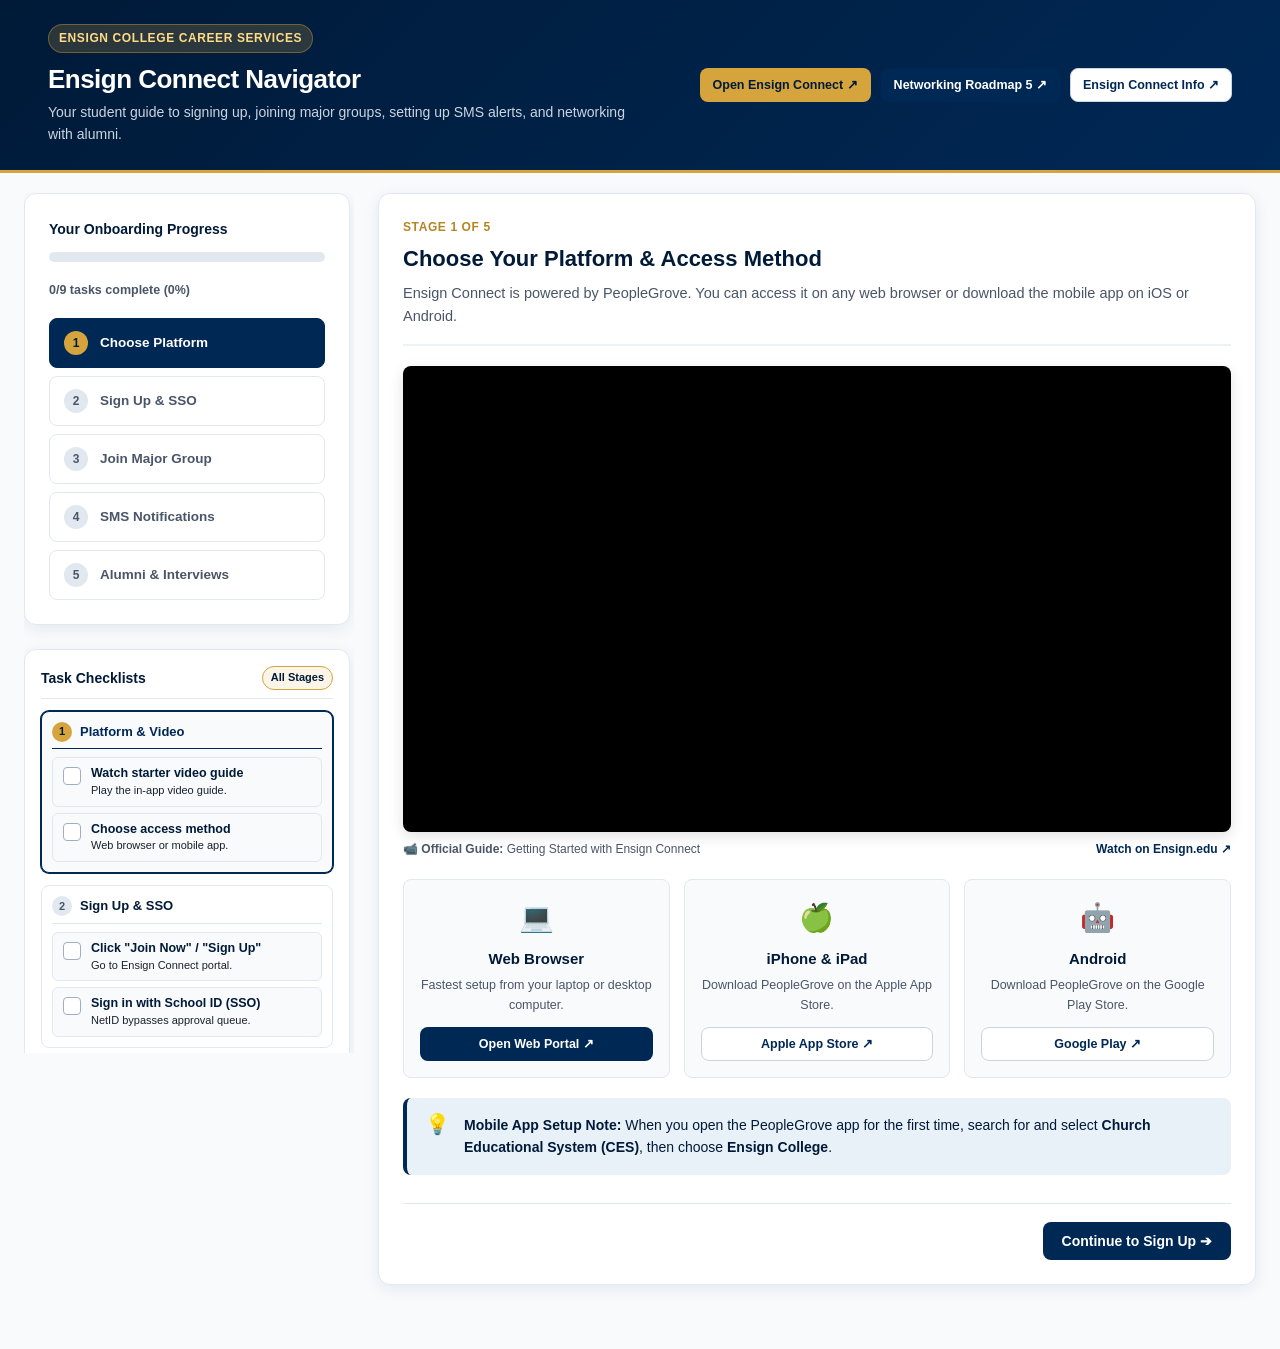
==== public/index.html @ eceb2153 "Update title to Ensign Connect Navigator v1.0" ====
<!DOCTYPE html>
<html lang="en">
<head>
  <meta charset="UTF-8">
  <meta name="viewport" content="width=device-width, initial-scale=1.0">
  <title>Ensign Connect Navigator v1.0 — Ensign College Career Services</title>
  <meta name="description" content="Step-by-step onboarding guide for Ensign College students to sign up for Ensign Connect, join major groups, enable SMS alerts, and connect with alumni.">
  <link rel="stylesheet" href="styles.css">

  <!-- Vercel Web Analytics -->
  <script>
    window.va = window.va || function () { (window.vaq = window.vaq || []).push(arguments); };
  </script>
  <script defer src="/_vercel/insights/script.js"></script>
  <!-- Vercel Speed Insights -->
  <script>
    window.si = window.si || function () { (window.siq = window.siq || []).push(arguments); };
  </script>
  <script defer src="/_vercel/speed-insights/script.js"></script>
</head>
<body>

  <!-- Header -->
  <header class="header">
    <div class="header-container">
      <div>
        <span class="brand-badge">Ensign College Career Services</span>
        <h1 class="header-title">Ensign Connect Navigator</h1>
        <p class="header-subtitle">Your student guide to signing up, joining major groups, setting up SMS alerts, and networking with alumni.</p>
      </div>
      <div class="header-actions">
        <a href="https://ces.peoplegrove.com/hub/ces/organizations/ensign-connect" target="_blank" rel="noopener noreferrer" class="btn btn-accent btn-sm">
          Open Ensign Connect ↗
        </a>
        <a href="https://connect.byu.edu/hub/ces/pathways/roadmap-5-networking-job-search-r5-copy-kO5LvQ4GdV/steps/0" target="_blank" rel="noopener noreferrer" class="btn btn-primary btn-sm">
          Networking Roadmap 5 ↗
        </a>
        <a href="https://www.ensign.edu/ensign-connect-app" target="_blank" rel="noopener noreferrer" class="btn btn-outline btn-sm">
          Ensign Connect Info ↗
        </a>
      </div>
    </div>
  </header>

  <!-- Main Layout -->
  <div class="main-content">

    <!-- Sidebar -->
    <aside class="sidebar">
      <div class="card">
        <div class="progress-header">
          <strong style="font-size: 14px; color: var(--navy-900);">Your Onboarding Progress</strong>
        </div>
        <div class="progress-bar-bg">
          <div id="progress-fill" class="progress-bar-fill"></div>
        </div>
        <p id="progress-count" style="font-size: 12.5px; color: var(--gray-700); margin-bottom: 18px; font-weight: 600;">
          0/14 steps complete (0%)
        </p>

        <nav class="nav-steps" aria-label="Onboarding Steps">
          <button id="nav-step-0" class="nav-step-btn active" type="button">
            <span class="step-num">1</span>
            <span>Choose Platform</span>
          </button>
          <button id="nav-step-1" class="nav-step-btn" type="button">
            <span class="step-num">2</span>
            <span>Sign Up &amp; SSO</span>
          </button>
          <button id="nav-step-2" class="nav-step-btn" type="button">
            <span class="step-num">3</span>
            <span>Join Major Group</span>
          </button>
          <button id="nav-step-3" class="nav-step-btn" type="button">
            <span class="step-num">4</span>
            <span>SMS Notifications</span>
          </button>
          <button id="nav-step-4" class="nav-step-btn" type="button">
            <span class="step-num">5</span>
            <span>Alumni &amp; Interviews</span>
          </button>
        </nav>
      </div>

      <!-- Checklists: Always Displayed on the Left -->
      <div class="card" style="padding: 16px;">
        <div style="display: flex; justify-content: space-between; align-items: center; margin-bottom: 12px; border-bottom: 1px solid var(--gray-200); padding-bottom: 8px;">
          <strong style="font-size: 14px; color: var(--navy-900);">Task Checklists</strong>
          <span style="font-size: 11px; font-weight: 700; color: var(--navy-900); background: var(--gold-100); border: 1px solid var(--gold-500); padding: 2px 8px; border-radius: 999px;">All Stages</span>
        </div>

        <div class="sidebar-checklists-wrapper">
          <!-- Step 1 Group -->
          <div class="sidebar-step-group active" id="step-group-0">
            <div class="sidebar-step-group-header" onclick="goToStep(0)">
              <span class="sidebar-step-badge">1</span>
              <span>Platform &amp; Video</span>
            </div>
            <div id="checklist-step-0" class="checklist sidebar-checklist"></div>
          </div>

          <!-- Step 2 Group -->
          <div class="sidebar-step-group" id="step-group-1">
            <div class="sidebar-step-group-header" onclick="goToStep(1)">
              <span class="sidebar-step-badge">2</span>
              <span>Sign Up &amp; SSO</span>
            </div>
            <div id="checklist-step-1" class="checklist sidebar-checklist"></div>
          </div>

          <!-- Step 3 Group -->
          <div class="sidebar-step-group" id="step-group-2">
            <div class="sidebar-step-group-header" onclick="goToStep(2)">
              <span class="sidebar-step-badge">3</span>
              <span>Join Major Group</span>
            </div>
            <div id="checklist-step-2" class="checklist sidebar-checklist"></div>
          </div>

          <!-- Step 4 Group -->
          <div class="sidebar-step-group" id="step-group-3">
            <div class="sidebar-step-group-header" onclick="goToStep(3)">
              <span class="sidebar-step-badge">4</span>
              <span>SMS Alerts</span>
            </div>
            <div id="checklist-step-3" class="checklist sidebar-checklist"></div>
          </div>

          <!-- Step 5 Group -->
          <div class="sidebar-step-group" id="step-group-4">
            <div class="sidebar-step-group-header" onclick="goToStep(4)">
              <span class="sidebar-step-badge">5</span>
              <span>Alumni &amp; Outreach</span>
            </div>
            <div id="checklist-step-4" class="checklist sidebar-checklist"></div>
          </div>
        </div>
      </div>

      <!-- Quick Resources Widget -->
      <div class="card" style="padding: 18px;">
        <strong style="font-size: 13.5px; color: var(--navy-900); display: block; margin-bottom: 10px;">Quick Resources</strong>
        <div style="display: flex; flex-direction: column; gap: 8px; font-size: 13px;">
          <a href="https://ces.peoplegrove.com/hub/ces/groups?organization=19963" target="_blank" rel="noopener noreferrer" style="color: var(--navy-800); text-decoration: none; font-weight: 600;">
            📁 Ensign Major Groups ↗
          </a>
          <a href="https://ces.peoplegrove.com/preferences/notifications" target="_blank" rel="noopener noreferrer" style="color: var(--navy-800); text-decoration: none; font-weight: 600;">
            🔔 Notification Preferences ↗
          </a>
          <a href="https://ces.peoplegrove.com/hub/ces/person" target="_blank" rel="noopener noreferrer" style="color: var(--navy-800); text-decoration: none; font-weight: 600;">
            👥 Alumni Directory ↗
          </a>
          <a href="https://connect.byu.edu/hub/ces/pathways/roadmap-5-networking-job-search-r5-copy-kO5LvQ4GdV/steps/0" target="_blank" rel="noopener noreferrer" style="color: var(--navy-800); text-decoration: none; font-weight: 600;">
            🗺️ Networking Roadmap 5 ↗
          </a>
          <a href="https://www.ensign.edu/CIS" target="_blank" rel="noopener noreferrer" style="color: var(--navy-800); text-decoration: none; font-weight: 600;">
            🎯 Career &amp; Internship Services ↗
          </a>
          <div style="margin-top: 6px; padding-top: 8px; border-top: 1px solid var(--gray-200); font-size: 11.5px; font-weight: 700; color: var(--gold-600); text-transform: uppercase;">Interview Tip Guides</div>
          <a href="https://lds-business-college.brightspotcdn.com/12/5b/6df443b6489d9c008cb497c2a95f/informational-interviews.pdf?openInDeviceBrowser=true" target="_blank" rel="noopener noreferrer" style="color: var(--navy-800); text-decoration: none; font-size: 12.5px;">
            📄 Informational Interviews Guide ↗
          </a>
          <a href="https://lds-business-college.brightspotcdn.com/f0/b5/f78938de4d26b0ba8cc704fb8727/knowyourprofessionalguide.pdf?openInDeviceBrowser=true" target="_blank" rel="noopener noreferrer" style="color: var(--navy-800); text-decoration: none; font-size: 12.5px;">
            📘 Know Your Professional Guide ↗
          </a>
          <a href="https://brightspotcdn.byu.edu/54/b6/2554ebb842fab54640a15ff0afb3/informational-interview.pdf?openInDeviceBrowser=true" target="_blank" rel="noopener noreferrer" style="color: var(--navy-800); text-decoration: none; font-size: 12.5px;">
            📑 BYU Interview Handout ↗
          </a>
        </div>
      </div>
    </aside>

    <!-- Main Step Views -->
    <main>

      <!-- STEP 1: Choose Platform -->
      <section id="step-0" class="step-section active card">
        <div class="step-header">
          <div class="step-kicker">Stage 1 of 5</div>
          <h2 class="step-title">Choose Your Platform &amp; Access Method</h2>
          <p class="step-description">
            Ensign Connect is powered by PeopleGrove. You can access it on any web browser or download the mobile app on iOS or Android.
          </p>
        </div>
        <!-- Embedded Video Player -->
        <div style="margin: 20px 0;">
          <div class="video-container" style="position: relative; padding-bottom: 56.25%; height: 0; overflow: hidden; border-radius: var(--radius-sm); box-shadow: 0 4px 14px rgba(0,0,0,0.12); background: #000;">
            <iframe src="https://players.brightcove.net/1699278547001/fSxeykeCHG_default/index.html?videoId=6398251412112"
              allowfullscreen
              allow="encrypted-media"
              style="position: absolute; top: 0; left: 0; width: 100%; height: 100%; border: 0;"
              title="Getting Started with Ensign Connect Video Guide"></iframe>
          </div>
          <div style="font-size: 12px; color: var(--gray-700); margin-top: 8px; display: flex; justify-content: space-between; align-items: center;">
            <span>📹 <strong>Official Guide:</strong> Getting Started with Ensign Connect</span>
            <a href="https://www.ensign.edu/ensign-connect-app" target="_blank" rel="noopener noreferrer" style="color: var(--navy-800); font-weight: 600; text-decoration: none;">Watch on Ensign.edu ↗</a>
          </div>
        </div>

        <div style="display: grid; grid-template-columns: repeat(auto-fit, minmax(220px, 1fr)); gap: 14px; margin-bottom: 20px;">
          <div style="border: 1px solid var(--gray-200); border-radius: var(--radius-sm); padding: 16px; text-align: center; background: var(--gray-50);">
            <div style="font-size: 28px; margin-bottom: 6px;">💻</div>
            <strong style="display: block; font-size: 15px; margin-bottom: 4px; color: var(--navy-900);">Web Browser</strong>
            <p style="font-size: 12.5px; color: var(--gray-700); margin-bottom: 12px;">Fastest setup from your laptop or desktop computer.</p>
            <a href="https://ces.peoplegrove.com/hub/ces/organizations/ensign-connect" target="_blank" rel="noopener noreferrer" class="btn btn-primary btn-sm" style="width: 100%;">
              Open Web Portal ↗
            </a>
          </div>

          <div style="border: 1px solid var(--gray-200); border-radius: var(--radius-sm); padding: 16px; text-align: center; background: var(--gray-50);">
            <div style="font-size: 28px; margin-bottom: 6px;">🍏</div>
            <strong style="display: block; font-size: 15px; margin-bottom: 4px; color: var(--navy-900);">iPhone &amp; iPad</strong>
            <p style="font-size: 12.5px; color: var(--gray-700); margin-bottom: 12px;">Download PeopleGrove on the Apple App Store.</p>
            <a href="https://apps.apple.com/us/app/peoplegrove/id6737795408" target="_blank" rel="noopener noreferrer" class="btn btn-outline btn-sm" style="width: 100%;">
              Apple App Store ↗
            </a>
          </div>

          <div style="border: 1px solid var(--gray-200); border-radius: var(--radius-sm); padding: 16px; text-align: center; background: var(--gray-50);">
            <div style="font-size: 28px; margin-bottom: 6px;">🤖</div>
            <strong style="display: block; font-size: 15px; margin-bottom: 4px; color: var(--navy-900);">Android</strong>
            <p style="font-size: 12.5px; color: var(--gray-700); margin-bottom: 12px;">Download PeopleGrove on the Google Play Store.</p>
            <a href="https://play.google.com/store/apps/details?id=com.peoplegrove.mobile&hl=en" target="_blank" rel="noopener noreferrer" class="btn btn-outline btn-sm" style="width: 100%;">
              Google Play ↗
            </a>
          </div>
        </div>

        <div class="callout callout-info">
          <div class="callout-icon">💡</div>
          <div>
            <strong>Mobile App Setup Note:</strong> When you open the PeopleGrove app for the first time, search for and select <strong>Church Educational System (CES)</strong>, then choose <strong>Ensign College</strong>.
          </div>
        </div>



        <div class="step-footer">
          <div></div>
          <button type="button" class="btn btn-primary" data-next-step>Continue to Sign Up ➔</button>
        </div>
      </section>

      <!-- STEP 2: Sign Up & SSO -->
      <section id="step-1" class="step-section card">
        <div class="step-header">
          <div class="step-kicker">Stage 2 of 5</div>
          <h2 class="step-title">Sign Up &amp; SSO Authentication</h2>
          <p class="step-description">
            Complete your registration using your official Ensign College account.
          </p>
        </div>

        <div class="callout callout-warning">
          <div class="callout-icon">⚡</div>
          <div>
            <strong>Important Recommendation:</strong> Always select <strong>"Sign in with school ID"</strong>! Continuing with CES SSO (Single Sign-On with your NetID) automatically verifies your active student enrollment and <strong>bypasses the manual approval queue</strong>.
          </div>
        </div>

        <div style="background: var(--white); border: 1px solid var(--gray-200); border-radius: var(--radius-sm); padding: 18px; margin: 16px 0;">
          <h3 style="font-size: 16px; color: var(--navy-900); margin-bottom: 12px;">Sign-Up Flow Walkthrough</h3>
          <ol style="padding-left: 20px; display: flex; flex-direction: column; gap: 10px; font-size: 14px; color: var(--gray-700);">
            <li>Go to the <a href="https://ces.peoplegrove.com/hub/ces/organizations/ensign-connect" target="_blank" rel="noopener noreferrer" style="color: var(--navy-800); font-weight: 700;">Ensign Connect Portal</a>.</li>
            <li>Click the gold <strong>"Join Now"</strong> or <strong>"Sign Up"</strong> button in the welcome banner.</li>
            <li>Select <strong>"Sign in with school ID"</strong>.</li>
            <li>Log in using your Church Account / Ensign College NetID credentials when redirected to <code>alumni.ceslogin.org</code>.</li>
            <li>Confirm your profile details (your major, degree program, and anticipated graduation year).</li>
          </ol>
        </div>

        <div class="callout callout-info">
          <div class="callout-icon">ℹ️</div>
          <div>
            <strong>Signing up with LinkedIn or Email:</strong> If you sign up using LinkedIn or personal email instead of your school ID, your profile enters an administrative verification queue before you can access alumni and groups.
          </div>
        </div>



        <div class="step-footer">
          <button type="button" class="btn btn-outline" data-prev-step>⬅ Back</button>
          <button type="button" class="btn btn-primary" data-next-step>Continue to Major Groups ➔</button>
        </div>
      </section>

      <!-- STEP 3: Join Major Group -->
      <section id="step-2" class="step-section card">
        <div class="step-header">
          <div class="step-kicker">Stage 3 of 5 · Task 2 Step 2</div>
          <h2 class="step-title">Join Your Major Group</h2>
          <p class="step-description">
            Connecting to your major group lets you interact with peers, alumni in your specific field, and program faculty.
          </p>
        </div>

        <div class="callout callout-success">
          <div class="callout-icon">🎯</div>
          <div>
            <strong>ENS 101 Mentor Appointment Direction:</strong> Choose <em>Ensign College</em> under Schools, open <em>Groups</em>, and select the matching group for your degree program.
          </div>
        </div>

        <div style="background: var(--white); border: 1px solid var(--gray-200); border-radius: var(--radius-sm); padding: 18px; margin: 16px 0;">
          <h3 style="font-size: 16px; color: var(--navy-900); margin-bottom: 8px;">Key Controls to Look For</h3>
          <ul style="padding-left: 20px; display: flex; flex-direction: column; gap: 8px; font-size: 13.5px; color: var(--gray-700);">
            <li><strong>Green "Join" Button:</strong> Click this to officially enter the group for your degree program.</li>
            <li><strong>Blue "Members" Tab:</strong> View enrolled students, alumni mentors, and faculty members in your department.</li>
            <li><strong>Blue "Discussion" Tab:</strong> Post career questions, read job/internship leads, and engage with the community.</li>
          </ul>
        </div>

        <!-- Searchable Groups Directory -->
        <div style="margin: 22px 0;">
          <div style="display: flex; justify-content: space-between; align-items: center; flex-wrap: wrap; gap: 10px;">
            <h3 style="font-size: 16px; color: var(--navy-900);">Ensign College Major Groups Directory</h3>
            <a href="https://ces.peoplegrove.com/hub/ces/groups?organization=19963" target="_blank" rel="noopener noreferrer" class="btn btn-accent btn-sm">
              Browse All Groups on Ensign Connect ↗
            </a>
          </div>

          <div class="groups-filter">
            <input id="group-search-input" type="text" class="search-input" placeholder="Search major (e.g., Cybersecurity, Accounting, Software)..." aria-label="Search Ensign College major groups">
          </div>

          <div id="groups-grid" class="groups-grid">
            <!-- Dynamically populated from config -->
          </div>
        </div>



        <div class="step-footer">
          <button type="button" class="btn btn-outline" data-prev-step>⬅ Back</button>
          <button type="button" class="btn btn-primary" data-next-step>Continue to Notifications ➔</button>
        </div>
      </section>

      <!-- STEP 4: Configure SMS Notifications -->
      <section id="step-3" class="step-section card">
        <div class="step-header">
          <div class="step-kicker">Stage 4 of 5</div>
          <h2 class="step-title">Enable SMS &amp; Notification Preferences</h2>
          <p class="step-description">
            Never miss an alumni connection or mentor message by turning on SMS text alerts.
          </p>
        </div>

        <div class="callout callout-warning">
          <div class="callout-icon">📱</div>
          <div>
            <strong>Crucial Setting from Ensign College:</strong> Most alumni reply promptly via Ensign Connect messaging. If SMS notifications are disabled, student replies are often delayed by days or missed entirely!
          </div>
        </div>

        <div style="background: var(--white); border: 1px solid var(--gray-200); border-radius: var(--radius-sm); padding: 32px 20px; margin: 24px 0; text-align: center;">
          <p style="font-size: 15px; color: var(--gray-700); margin-bottom: 20px; max-width: 560px; margin-left: auto; margin-right: auto;">
            Ensign Connect opens directly to your Notification Preferences where you can enter your mobile phone number and toggle SMS text alerts on.
          </p>
          <a id="sms-pref-link" href="https://ces.peoplegrove.com/preferences/notifications" target="_blank" rel="noopener noreferrer" class="btn btn-accent" style="padding: 12px 26px; font-size: 15px; font-weight: 700;">
            Open My Notification Preferences ↗
          </a>
        </div>

        <div class="step-footer">
          <button type="button" class="btn btn-outline" data-prev-step>⬅ Back</button>
          <button type="button" class="btn btn-primary" data-next-step>Continue to Alumni &amp; Interviews ➔</button>
        </div>
      </section>

      <!-- STEP 5: Alumni & Informational Interviews -->
      <section id="step-4" class="step-section card">
        <div class="step-header">
          <div class="step-kicker">Stage 5 of 5 · Task 2 Step 2</div>
          <h2 class="step-title">Connect with Alumni &amp; Informational Interviews</h2>
          <p class="step-description">
            Explore the Ensign College alumni community, review informational interview questions, and draft your outreach message.
          </p>
        </div>

        <div class="callout callout-info">
          <div class="callout-icon">👥</div>
          <div>
            <strong>Exploring the Community:</strong> Head to the <a href="https://ces.peoplegrove.com/hub/ces/person" target="_blank" rel="noopener noreferrer" style="color: var(--navy-800); font-weight: 700;">Alumni &amp; Community Directory</a> to filter by industry, employer, degree, or graduation year.
          </div>
        </div>

        <!-- Recommended Roadmap 5 Box -->
        <div style="background: var(--gold-100); border: 1.5px solid var(--gold-500); border-radius: var(--radius-sm); padding: 18px 20px; margin: 18px 0; display: flex; justify-content: space-between; align-items: center; flex-wrap: wrap; gap: 14px;">
          <div>
            <div style="font-size: 11px; font-weight: 700; color: #7a5c00; text-transform: uppercase; letter-spacing: 0.05em; margin-bottom: 3px;">Essential PeopleGrove Module</div>
            <h3 style="font-size: 16px; color: var(--navy-900); margin: 0 0 4px 0;">Roadmap 5: Networking &amp; Job Search</h3>
            <p style="font-size: 13px; color: var(--gray-700); margin: 0; max-width: 650px;">
              Master informational interviews, outreach message etiquette, and professional networking strategies through the official CES Roadmap.
            </p>
          </div>
          <a href="https://connect.byu.edu/hub/ces/pathways/roadmap-5-networking-job-search-r5-copy-kO5LvQ4GdV/steps/0" target="_blank" rel="noopener noreferrer" class="btn btn-accent btn-sm" style="white-space: nowrap; font-weight: 700; padding: 9px 16px;">
            Open Roadmap 5 ↗
          </a>
        </div>

        <!-- Official Informational Interview Guides & Tip Handouts -->
        <div style="background: var(--white); border: 1px solid var(--gray-200); border-radius: var(--radius-sm); padding: 18px; margin: 16px 0;">
          <div style="display: flex; justify-content: space-between; align-items: center; flex-wrap: wrap; gap: 8px; margin-bottom: 12px;">
            <h3 style="font-size: 16px; color: var(--navy-900);">Official Informational Interview Tip Guides</h3>
            <span style="font-size: 11.5px; color: var(--gold-600); font-weight: 700; text-transform: uppercase;">Official PDF Guides</span>
          </div>
          <p style="font-size: 13px; color: var(--gray-700); margin-bottom: 12px;">
            Review these official handouts for interview questions, preparation checklists, and outreach tips:
          </p>
          <div style="display: grid; grid-template-columns: repeat(auto-fit, minmax(220px, 1fr)); gap: 12px;">
            <a href="https://lds-business-college.brightspotcdn.com/12/5b/6df443b6489d9c008cb497c2a95f/informational-interviews.pdf?openInDeviceBrowser=true" target="_blank" rel="noopener noreferrer" class="btn btn-outline btn-sm" style="text-align: left; justify-content: flex-start; padding: 10px 14px; font-weight: 600;">
              📄 Informational Interviews Guide ↗
            </a>
            <a href="https://lds-business-college.brightspotcdn.com/f0/b5/f78938de4d26b0ba8cc704fb8727/knowyourprofessionalguide.pdf?openInDeviceBrowser=true" target="_blank" rel="noopener noreferrer" class="btn btn-outline btn-sm" style="text-align: left; justify-content: flex-start; padding: 10px 14px; font-weight: 600;">
              📘 Know Your Professional Guide ↗
            </a>
            <a href="https://brightspotcdn.byu.edu/54/b6/2554ebb842fab54640a15ff0afb3/informational-interview.pdf?openInDeviceBrowser=true" target="_blank" rel="noopener noreferrer" class="btn btn-outline btn-sm" style="text-align: left; justify-content: flex-start; padding: 10px 14px; font-weight: 600;">
              📑 BYU Interview Handout ↗
            </a>
          </div>
        </div>

        <!-- Informational Interview Handout Reference -->
        <div style="background: var(--white); border: 1px solid var(--gray-200); border-radius: var(--radius-sm); padding: 18px; margin: 16px 0;">
          <h3 style="font-size: 16px; color: var(--navy-900); margin-bottom: 8px;">Core Informational Interview Questions (from ENS 101 Handout)</h3>
          <p style="font-size: 13px; color: var(--gray-700); margin-bottom: 12px;">Use these questions when conducting a 15-minute informational interview:</p>
          <ul style="padding-left: 20px; display: flex; flex-direction: column; gap: 8px; font-size: 13.5px; color: var(--gray-700);">
            <li>How did your coursework and certificates at Ensign College help you launch your career?</li>
            <li>What does a typical day look like in your current role?</li>
            <li>Which technical tools, skills, or certifications do you look for in entry-level candidates?</li>
            <li>What advice would you give to a current Ensign College student applying for their first internship?</li>
            <li>Who else or what professional groups would you recommend I connect with?</li>
          </ul>
        </div>

        <!-- Outreach Generator -->
        <div style="background: var(--gray-50); border: 1px solid var(--gray-300); border-radius: var(--radius-sm); padding: 20px; margin: 20px 0;">
          <h3 style="font-size: 16px; color: var(--navy-900); margin-bottom: 6px;">Outreach Message Generator</h3>
          <p style="font-size: 13px; color: var(--gray-700); margin-bottom: 16px;">
            Fill in your details to create a polite, professional connection request ready to send on Ensign Connect:
          </p>

          <form id="outreach-form">
            <div style="display: grid; grid-template-columns: repeat(auto-fit, minmax(220px, 1fr)); gap: 14px;">
              <div class="form-group">
                <label class="form-label" for="outreach-student-name">Your Name</label>
                <input id="outreach-student-name" type="text" class="form-control" placeholder="e.g. Maria Santos" required>
              </div>
              <div class="form-group">
                <label class="form-label" for="outreach-alum-name">Alumnus Name (Optional)</label>
                <input id="outreach-alum-name" type="text" class="form-control" placeholder="e.g. John Taylor">
              </div>
              <div class="form-group">
                <label class="form-label" for="outreach-major">Your Major</label>
                <input id="outreach-major" type="text" class="form-control" placeholder="e.g. Cybersecurity" required>
              </div>
              <div class="form-group">
                <label class="form-label" for="outreach-career">Career Role / Field of Interest</label>
                <input id="outreach-career" type="text" class="form-control" placeholder="e.g. Cloud Security Analyst" required>
              </div>
              <div class="form-group">
                <label class="form-label" for="outreach-tone">Message Style</label>
                <select id="outreach-tone" class="form-control">
                  <option value="standard">Standard (Respectful &amp; Thorough)</option>
                  <option value="focused">Focused (Quick 15-minute direct ask)</option>
                  <option value="casual">Casual (Friendly student-to-alum)</option>
                </select>
              </div>
            </div>

            <button type="submit" class="btn btn-primary" style="margin-top: 8px;">
              Generate Outreach Message ✍️
            </button>
          </form>

          <div id="outreach-box" style="display: none; margin-top: 18px;">
            <div style="display: flex; justify-content: space-between; align-items: center; margin-bottom: 8px;">
              <strong style="font-size: 13.5px; color: var(--navy-900);">Your Generated Message:</strong>
              <button id="copy-outreach-btn" type="button" class="btn btn-outline btn-sm">
                📋 Copy Message
              </button>
            </div>
            <div id="outreach-result" class="outreach-output"></div>
          </div>
        </div>



        <div class="step-footer">
          <button type="button" class="btn btn-outline" data-prev-step>⬅ Back</button>
          <a href="https://ces.peoplegrove.com/hub/ces/person" target="_blank" rel="noopener noreferrer" class="btn btn-success">
            Open Alumni Community &amp; Connect ↗
          </a>
        </div>
      </section>

    </main>
  </div>

  <!-- Toast Notification Container -->
  <div id="toast" class="toast"></div>

  <script src="app.js"></script>
</body>
</html>
---- public/styles.css ----
:root {
  --navy-900: #001a38;
  --navy-800: #002855;
  --navy-700: #0a3a70;
  --navy-100: #e8f0f8;
  --gold-500: #d6a43d;
  --gold-600: #b58525;
  --gold-100: #fbf5e8;
  --green-600: #007a3e;
  --green-500: #0e8c4c;
  --green-100: #e6f6ed;
  --gray-900: #1a202c;
  --gray-700: #4a5568;
  --gray-500: #718096;
  --gray-300: #cbd5e0;
  --gray-200: #e2e8f0;
  --gray-100: #edf2f7;
  --gray-50:  #f8fafc;
  --white:    #ffffff;
  --radius:   12px;
  --radius-sm: 8px;
  --shadow:   0 4px 16px rgba(0, 40, 85, 0.08);
  --shadow-lg: 0 8px 30px rgba(0, 40, 85, 0.12);
  --font-main: -apple-system, BlinkMacSystemFont, "Segoe UI", Roboto, Helvetica, Arial, sans-serif;
}

*, *::before, *::after {
  box-sizing: border-box;
  margin: 0;
  padding: 0;
}

body {
  font-family: var(--font-main);
  background-color: var(--gray-50);
  color: var(--gray-900);
  line-height: 1.6;
  -webkit-font-smoothing: antialiased;
}

/* Header */
.header {
  background: linear-gradient(135deg, var(--navy-900) 0%, var(--navy-800) 100%);
  color: var(--white);
  padding: 24px 20px;
  border-bottom: 3px solid var(--gold-500);
}

.header-container {
  width: 100%;
  max-width: 1560px;
  margin: 0 auto;
  padding: 0 16px;
  display: flex;
  flex-direction: column;
  gap: 14px;
}

@media (min-width: 768px) {
  .header-container {
    flex-direction: row;
    align-items: center;
    justify-content: space-between;
    padding: 0 28px;
  }
}

.brand-badge {
  display: inline-block;
  background-color: rgba(214, 164, 61, 0.2);
  color: #fedb88;
  font-size: 12px;
  font-weight: 700;
  text-transform: uppercase;
  letter-spacing: 0.05em;
  padding: 4px 10px;
  border-radius: 999px;
  border: 1px solid rgba(214, 164, 61, 0.4);
  margin-bottom: 6px;
}

.header-title {
  font-size: 26px;
  font-weight: 800;
  letter-spacing: -0.02em;
}

.header-subtitle {
  color: #cbd5e0;
  font-size: 14px;
  max-width: 600px;
}

.header-actions {
  display: flex;
  gap: 10px;
  flex-wrap: wrap;
}

/* Container - Responsive Full Width */
.main-content {
  width: 100%;
  max-width: 1560px;
  margin: 20px auto 40px auto;
  padding: 0 16px;
  display: grid;
  grid-template-columns: 1fr;
  gap: 20px;
}

@media (min-width: 992px) {
  .main-content {
    grid-template-columns: 330px 1fr;
    padding: 0 24px;
    gap: 24px;
    align-items: start;
  }
}

@media (min-width: 1300px) {
  .main-content {
    grid-template-columns: 360px 1fr;
    padding: 0 32px;
    gap: 28px;
  }
}

/* Card */
.card {
  background: var(--white);
  border-radius: var(--radius);
  border: 1px solid var(--gray-200);
  box-shadow: var(--shadow);
  padding: 24px;
  margin-bottom: 24px;
}

/* Sidebar Progress & Checklist */
.sidebar {
  position: sticky;
  top: 20px;
  max-height: calc(100vh - 40px);
  overflow-y: auto;
  padding-right: 4px;
}

/* Custom scrollbar for sidebar */
.sidebar::-webkit-scrollbar {
  width: 6px;
}
.sidebar::-webkit-scrollbar-track {
  background: transparent;
}
.sidebar::-webkit-scrollbar-thumb {
  background: var(--gray-300);
  border-radius: 999px;
}
.sidebar::-webkit-scrollbar-thumb:hover {
  background: var(--gray-400);
}

.progress-header {
  display: flex;
  justify-content: space-between;
  align-items: center;
  margin-bottom: 12px;
}

.progress-bar-bg {
  width: 100%;
  height: 10px;
  background-color: var(--gray-200);
  border-radius: 999px;
  overflow: hidden;
  margin-bottom: 18px;
}

.progress-bar-fill {
  height: 100%;
  background: linear-gradient(90deg, var(--gold-500) 0%, var(--green-600) 100%);
  width: 0%;
  transition: width 0.3s ease;
}

.nav-steps {
  display: flex;
  flex-direction: column;
  gap: 8px;
}

.nav-step-btn {
  display: flex;
  align-items: center;
  gap: 12px;
  padding: 12px 14px;
  background: var(--white);
  border: 1px solid var(--gray-200);
  border-radius: var(--radius-sm);
  text-align: left;
  font-size: 13.5px;
  font-weight: 600;
  color: var(--gray-700);
  cursor: pointer;
  transition: all 0.2s ease;
  width: 100%;
}

.nav-step-btn:hover {
  background: var(--navy-100);
  border-color: var(--navy-700);
  color: var(--navy-800);
}

.nav-step-btn.active {
  background: var(--navy-800);
  color: var(--white);
  border-color: var(--navy-800);
}

.step-num {
  display: inline-flex;
  align-items: center;
  justify-content: center;
  width: 24px;
  height: 24px;
  border-radius: 50%;
  background: var(--gray-200);
  color: var(--gray-700);
  font-size: 12px;
  font-weight: 700;
  flex-shrink: 0;
}

.nav-step-btn.active .step-num {
  background: var(--gold-500);
  color: var(--navy-900);
}

.nav-step-btn.completed .step-num {
  background: var(--green-600);
  color: var(--white);
}

/* Step Content Sections */
.step-section {
  display: none;
}

.step-section.active {
  display: block;
}

.step-header {
  border-bottom: 2px solid var(--gray-100);
  padding-bottom: 16px;
  margin-bottom: 20px;
}

.step-kicker {
  color: var(--gold-600);
  font-weight: 700;
  font-size: 12px;
  text-transform: uppercase;
  letter-spacing: 0.05em;
  margin-bottom: 4px;
}

.step-title {
  font-size: 22px;
  color: var(--navy-900);
  font-weight: 800;
}

.step-description {
  color: var(--gray-700);
  font-size: 14.5px;
  margin-top: 6px;
}

/* Callout Box */
.callout {
  padding: 16px 18px;
  border-radius: var(--radius-sm);
  margin: 18px 0;
  display: flex;
  gap: 14px;
  align-items: flex-start;
  font-size: 14px;
}

.callout-info {
  background-color: var(--navy-100);
  border-left: 4px solid var(--navy-800);
  color: var(--navy-900);
}

.callout-success {
  background-color: var(--green-100);
  border-left: 4px solid var(--green-600);
  color: #064e29;
}

.callout-warning {
  background-color: var(--gold-100);
  border-left: 4px solid var(--gold-500);
  color: #6b4d00;
}

.callout-icon {
  font-size: 20px;
  flex-shrink: 0;
  line-height: 1;
}

/* Buttons */
.btn {
  display: inline-flex;
  align-items: center;
  justify-content: center;
  gap: 8px;
  padding: 10px 18px;
  border-radius: var(--radius-sm);
  font-size: 14px;
  font-weight: 700;
  text-decoration: none;
  cursor: pointer;
  transition: all 0.16s ease;
  border: 1.5px solid transparent;
}

.btn-primary {
  background: var(--navy-800);
  color: var(--white);
}

.btn-primary:hover {
  background: var(--navy-900);
  transform: translateY(-1px);
}

.btn-accent {
  background: var(--gold-500);
  color: var(--navy-900);
}

.btn-accent:hover {
  background: var(--gold-600);
  color: var(--white);
}

.btn-outline {
  background: var(--white);
  border-color: var(--gray-300);
  color: var(--navy-800);
}

.btn-outline:hover {
  background: var(--gray-100);
  border-color: var(--navy-800);
}

.btn-success {
  background: var(--green-600);
  color: var(--white);
}

.btn-success:hover {
  background: var(--green-500);
}

.btn-sm {
  padding: 6px 12px;
  font-size: 12.5px;
}

/* Checklist Items */
.checklist {
  display: flex;
  flex-direction: column;
  gap: 12px;
  margin: 18px 0;
}

.check-item {
  display: flex;
  gap: 14px;
  align-items: flex-start;
  padding: 14px 16px;
  background: var(--gray-50);
  border: 1px solid var(--gray-200);
  border-radius: var(--radius-sm);
  cursor: pointer;
  transition: all 0.18s ease;
}

.check-item:hover {
  border-color: var(--navy-700);
  background: var(--white);
}

.check-item.checked {
  background: var(--green-100);
  border-color: #a7dfc0;
}

.check-item.checked .check-item-title {
  text-decoration: line-through;
  color: var(--gray-500);
}

.check-box {
  width: 22px;
  height: 22px;
  border-radius: 6px;
  border: 2px solid var(--gray-400, #a0aec0);
  display: flex;
  align-items: center;
  justify-content: center;
  flex-shrink: 0;
  margin-top: 2px;
  background: var(--white);
  transition: all 0.15s ease;
}

.check-item.checked .check-box {
  background: var(--green-600);
  border-color: var(--green-600);
  color: var(--white);
}

.check-item-title {
  font-weight: 700;
  font-size: 14.5px;
  color: var(--navy-900);
}

.check-item-desc {
  font-size: 13px;
  color: var(--gray-700);
  margin-top: 3px;
}

/* Major Groups Grid */
.groups-filter {
  margin: 16px 0;
  display: flex;
  gap: 10px;
}

.search-input {
  flex: 1;
  padding: 10px 14px;
  border: 1px solid var(--gray-300);
  border-radius: var(--radius-sm);
  font-size: 14px;
}

.search-input:focus {
  outline: 3px solid rgba(214, 164, 61, 0.45);
  border-color: var(--gold-500);
}

.groups-grid {
  display: grid;
  grid-template-columns: 1fr;
  gap: 12px;
  margin-top: 14px;
}

@media (min-width: 600px) {
  .groups-grid {
    grid-template-columns: repeat(auto-fill, minmax(280px, 1fr));
  }
}

.group-card {
  padding: 14px 16px;
  background: var(--white);
  border: 1px solid var(--gray-200);
  border-radius: var(--radius-sm);
  display: flex;
  flex-direction: column;
  justify-content: space-between;
  gap: 10px;
  transition: all 0.16s ease;
}

.group-card:hover {
  border-color: var(--navy-700);
  box-shadow: 0 4px 12px rgba(0, 40, 85, 0.08);
}

.group-dept {
  font-size: 11px;
  text-transform: uppercase;
  font-weight: 700;
  color: var(--gold-600);
}

.group-name {
  font-size: 14.5px;
  font-weight: 700;
  color: var(--navy-900);
}

/* Interactive Form & Outreach Generator */
.form-group {
  margin-bottom: 14px;
}

.form-label {
  display: block;
  font-weight: 700;
  font-size: 13px;
  margin-bottom: 5px;
  color: var(--gray-700);
}

.form-control {
  width: 100%;
  padding: 10px 14px;
  border: 1px solid var(--gray-300);
  border-radius: var(--radius-sm);
  font-size: 14px;
  font-family: inherit;
}

.form-control:focus {
  outline: 3px solid rgba(214, 164, 61, 0.45);
  border-color: var(--gold-500);
}

.outreach-output {
  margin-top: 18px;
  background: var(--gray-50);
  border: 1px solid var(--gray-300);
  border-radius: var(--radius-sm);
  padding: 16px;
  font-size: 13.5px;
  white-space: pre-wrap;
  font-family: inherit;
  color: var(--gray-900);
  max-height: 300px;
  overflow-y: auto;
}

/* Footer Navigation */
.step-footer {
  margin-top: 28px;
  padding-top: 18px;
  border-top: 1px solid var(--gray-200);
  display: flex;
  justify-content: space-between;
  gap: 12px;
}

/* Toast */
.toast {
  position: fixed;
  bottom: 24px;
  right: 24px;
  background: var(--navy-900);
  color: var(--white);
  padding: 12px 20px;
  border-radius: var(--radius-sm);
  border-left: 4px solid var(--gold-500);
  box-shadow: var(--shadow-lg);
  font-size: 13.5px;
  font-weight: 600;
  opacity: 0;
  transform: translateY(20px);
  transition: all 0.25s ease;
  pointer-events: none;
  z-index: 100;
}

.toast.show {
  opacity: 1;
  transform: translateY(0);
}

/* Sidebar Checklists (Always on the Left) */
.sidebar-checklists-wrapper {
  display: flex;
  flex-direction: column;
  gap: 12px;
}

.sidebar-step-group {
  border: 1px solid var(--gray-200);
  border-radius: var(--radius-sm);
  padding: 10px;
  background: var(--white);
  transition: all 0.2s ease;
}

.sidebar-step-group.active {
  border-color: var(--navy-800);
  background: #f8fafc;
  box-shadow: 0 0 0 1px var(--navy-800);
}

.sidebar-step-group-header {
  display: flex;
  align-items: center;
  gap: 8px;
  font-size: 13px;
  font-weight: 700;
  color: var(--navy-900);
  cursor: pointer;
  margin-bottom: 8px;
  padding-bottom: 6px;
  border-bottom: 1px solid var(--gray-200);
  user-select: none;
}

.sidebar-step-group.active .sidebar-step-group-header {
  color: var(--navy-800);
  border-bottom-color: var(--navy-200);
}

.sidebar-step-badge {
  display: inline-flex;
  align-items: center;
  justify-content: center;
  width: 20px;
  height: 20px;
  border-radius: 50%;
  background: var(--gray-200);
  color: var(--gray-700);
  font-size: 11px;
  font-weight: 700;
  flex-shrink: 0;
}

.sidebar-step-group.active .sidebar-step-badge {
  background: var(--gold-500);
  color: var(--navy-900);
}

.sidebar-step-group.completed .sidebar-step-badge {
  background: var(--green-600);
  color: var(--white);
}

.sidebar-checklist {
  display: flex;
  flex-direction: column;
  gap: 6px;
  margin: 0 !important;
}

.sidebar-checklist .check-item {
  padding: 8px 10px;
  gap: 10px;
  background: var(--gray-50);
  border: 1px solid var(--gray-200);
  border-radius: 6px;
}

.sidebar-checklist .check-item:hover {
  background: var(--white);
  border-color: var(--navy-700);
}

.sidebar-checklist .check-item.checked {
  background: var(--green-100);
  border-color: #a7dfc0;
}

.sidebar-checklist .check-box {
  width: 18px;
  height: 18px;
  border-radius: 4px;
  border-width: 1.5px;
  margin-top: 1px;
}

.sidebar-checklist .check-item.checked .check-box {
  background: var(--green-600);
  border-color: var(--green-600);
}

.sidebar-checklist .check-item-title {
  font-size: 12.5px;
  line-height: 1.25;
}

.sidebar-checklist .check-item-desc {
  font-size: 11px;
  line-height: 1.25;
  margin-top: 2px;
  color: var(--gray-600);
}
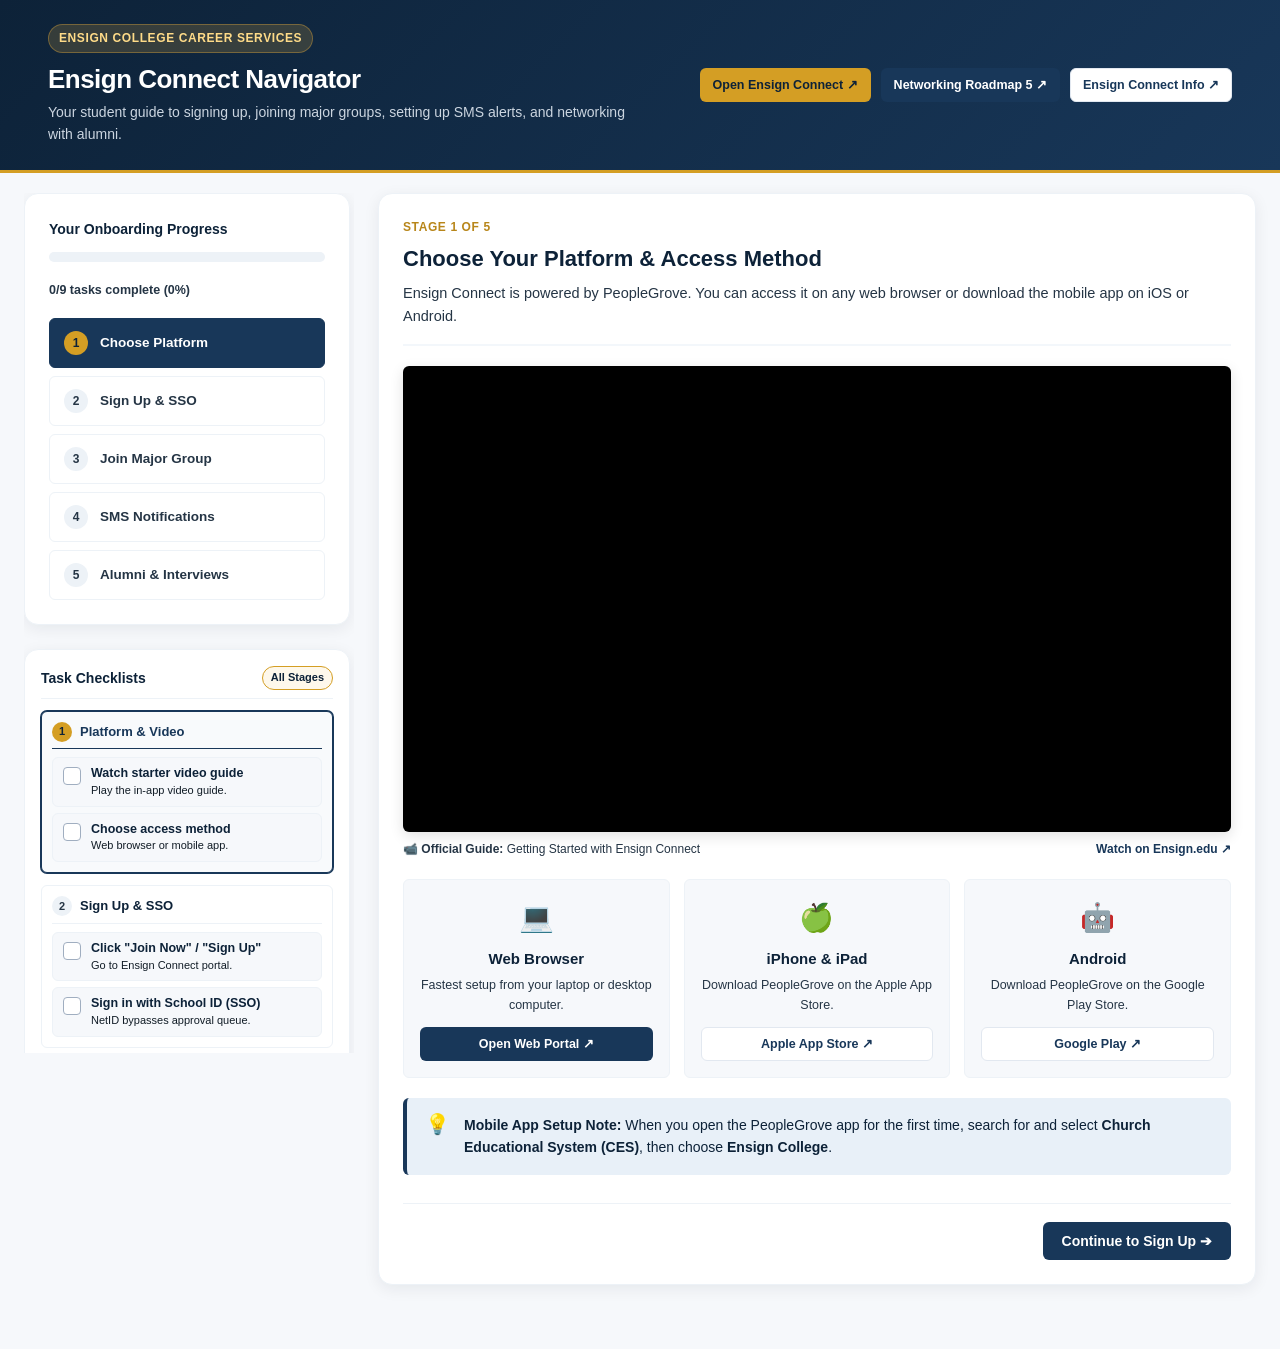
==== commit 11499aad: "Ensign Connect Navigator v1.0: standardize UX/UI with CES tokens" ====
--- a/public/index.html
+++ b/public/index.html
@@ -5,7 +5,8 @@
   <meta name="viewport" content="width=device-width, initial-scale=1.0">
   <title>Ensign Connect Navigator v1.0 — Ensign College Career Services</title>
   <meta name="description" content="Step-by-step onboarding guide for Ensign College students to sign up for Ensign Connect, join major groups, enable SMS alerts, and connect with alumni.">
-  <link rel="stylesheet" href="styles.css">
+  <link rel="stylesheet" href="ces-tokens.css">
+  <link rel="stylesheet" href="styles.css?v=standard-v1.0">
 
   <!-- Vercel Web Analytics -->
   <script>
--- a/public/ces-tokens.css
+++ b/public/ces-tokens.css
@@ -0,0 +1,83 @@
+/* ==========================================================================
+   CES Design Token Sheet v1.0
+   Ensign College Career Services Design System Standard
+   Derived from Ensign Student Readiness Hub
+   ========================================================================== */
+
+:root {
+  color-scheme: light;
+
+  /* ── 1. Color: Brand Base (Ensign Navy & Slate Hierarchy) ── */
+  --ces-navy-950:     #0a1826;   /* Deepest Navy — Sidebar, main heading high-contrast */
+  --ces-navy-900:     #0d2238;   /* Primary Topbar, active dark states */
+  --ces-navy-850:     #122b46;   /* Dark interactive hover */
+  --ces-navy-800:     #183759;   /* Secondary dark surfaces */
+  --ces-navy-700:     #224974;   /* Mid slate navy */
+  --ces-navy-600:     #2f5f93;   /* Light slate navy */
+  --ces-navy-100:     #e8f0f8;   /* Soft navy tint */
+  --ces-navy-50:      #f3f7fb;   /* Subtle background / chip fill */
+
+  /* ── 2. Color: Gold Accent (Warm Ensign Gold) ── */
+  --ces-gold:         #d49e24;   /* Primary accent, active borders, status pills */
+  --ces-gold-hover:   #b8861a;   /* Hover gold state */
+  --ces-gold-light:   #fef8eb;   /* Light gold badge/alert background */
+  --ces-gold-border:  #f3d791;   /* Gold subtle border */
+
+  /* ── 3. Color: Surface & Content ── */
+  --ces-ink:          #111c26;   /* High-contrast body text */
+  --ces-ink-soft:     #253545;   /* Secondary text */
+  --ces-muted:        #5c6e80;   /* Muted captions, metadata */
+  --ces-muted-light:  #8ba0b5;   /* Subtle icons, placeholders */
+  --ces-line:         #e2e8f0;   /* Standard card borders & dividers */
+  --ces-line-soft:    #edf2f7;   /* Secondary subtle dividers */
+  --ces-surface:      #ffffff;   /* Card, modal, panel surfaces */
+  --ces-background:   #f6f8fb;   /* Clean page background */
+
+  /* ── 4. Color: Semantic / Status ── */
+  --ces-success:      #059669;   /* Live / Online / Complete */
+  --ces-success-bg:   #ecfdf5;   /* Light green fill */
+  --ces-success-border:#a7f3d0;
+  --ces-warning:      #d97706;   /* Pilot / In Progress / Pending */
+  --ces-warning-bg:   #fffbeb;   /* Light amber fill */
+  --ces-warning-border:#fde68a;
+  --ces-error:        #dc2626;   /* Offline / Alert / Incomplete */
+  --ces-error-bg:     #fef2f2;   /* Light red fill */
+  --ces-error-border: #fecaca;
+  --ces-info:         #0284c7;   /* Informational badge */
+  --ces-info-bg:      #f0f9ff;
+
+  /* ── 5. Typography ── */
+  --ces-font-body:    'Inter', -apple-system, BlinkMacSystemFont, 'Segoe UI', Roboto, Helvetica, Arial, sans-serif;
+  --ces-font-serif:   Georgia, Cambria, 'Times New Roman', serif;
+  --ces-font-mono:    ui-monospace, SFMono-Regular, Menlo, Monaco, Consolas, monospace;
+
+  --ces-text-xs:      0.75rem;    /* 12px — status pills, labels */
+  --ces-text-sm:      0.875rem;   /* 14px — secondary body */
+  --ces-text-base:    0.9375rem;  /* 15px — primary body */
+  --ces-text-lg:      1.125rem;   /* 18px — card titles */
+  --ces-text-xl:      1.25rem;    /* 20px — section headers */
+  --ces-text-2xl:     1.625rem;   /* 26px — page titles */
+
+  --ces-weight-normal:   400;
+  --ces-weight-medium:   500;
+  --ces-weight-semibold: 650;
+  --ces-weight-bold:     750;
+  --ces-weight-extrabold:850;
+
+  /* ── 6. Elevation & Shadows ── */
+  --ces-shadow-sm:    0 1px 3px rgba(10, 24, 38, 0.05);
+  --ces-shadow-md:    0 4px 16px rgba(10, 24, 38, 0.07);
+  --ces-shadow-lg:    0 12px 36px rgba(10, 24, 38, 0.10);
+  --ces-shadow-topbar:0 2px 10px rgba(10, 24, 38, 0.12);
+
+  /* ── 7. Radii ── */
+  --ces-radius-sm:    6px;
+  --ces-radius-md:    10px;
+  --ces-radius-lg:    14px;
+  --ces-radius-pill:  9999px;
+
+  /* ── 8. Transitions & Sizing ── */
+  --ces-transition:   150ms cubic-bezier(0.4, 0, 0.2, 1);
+  --ces-topbar-height:72px;
+  --ces-content-max:  1320px;
+}
--- a/public/styles.css
+++ b/public/styles.css
@@ -1,27 +1,29 @@
+@import url('ces-tokens.css');
+
 :root {
-  --navy-900: #001a38;
-  --navy-800: #002855;
-  --navy-700: #0a3a70;
-  --navy-100: #e8f0f8;
-  --gold-500: #d6a43d;
-  --gold-600: #b58525;
-  --gold-100: #fbf5e8;
-  --green-600: #007a3e;
-  --green-500: #0e8c4c;
-  --green-100: #e6f6ed;
-  --gray-900: #1a202c;
-  --gray-700: #4a5568;
-  --gray-500: #718096;
-  --gray-300: #cbd5e0;
-  --gray-200: #e2e8f0;
-  --gray-100: #edf2f7;
-  --gray-50:  #f8fafc;
-  --white:    #ffffff;
-  --radius:   12px;
-  --radius-sm: 8px;
-  --shadow:   0 4px 16px rgba(0, 40, 85, 0.08);
-  --shadow-lg: 0 8px 30px rgba(0, 40, 85, 0.12);
-  --font-main: -apple-system, BlinkMacSystemFont, "Segoe UI", Roboto, Helvetica, Arial, sans-serif;
+  --navy-900: var(--ces-navy-900);
+  --navy-800: var(--ces-navy-800);
+  --navy-700: var(--ces-navy-700);
+  --navy-100: var(--ces-navy-100);
+  --gold-500: var(--ces-gold);
+  --gold-600: var(--ces-gold-hover);
+  --gold-100: var(--ces-gold-light);
+  --green-600: var(--ces-success);
+  --green-500: var(--ces-success);
+  --green-100: var(--ces-success-bg);
+  --gray-900: var(--ces-ink);
+  --gray-700: var(--ces-ink-soft);
+  --gray-500: var(--ces-muted);
+  --gray-300: var(--ces-line);
+  --gray-200: var(--ces-line-soft);
+  --gray-100: var(--ces-navy-50);
+  --gray-50:  var(--ces-background);
+  --white:    var(--ces-surface);
+  --radius:   var(--ces-radius-lg);
+  --radius-sm: var(--ces-radius-sm);
+  --shadow:   var(--ces-shadow-md);
+  --shadow-lg: var(--ces-shadow-lg);
+  --font-main: var(--ces-font-body);
 }
 
 *, *::before, *::after {
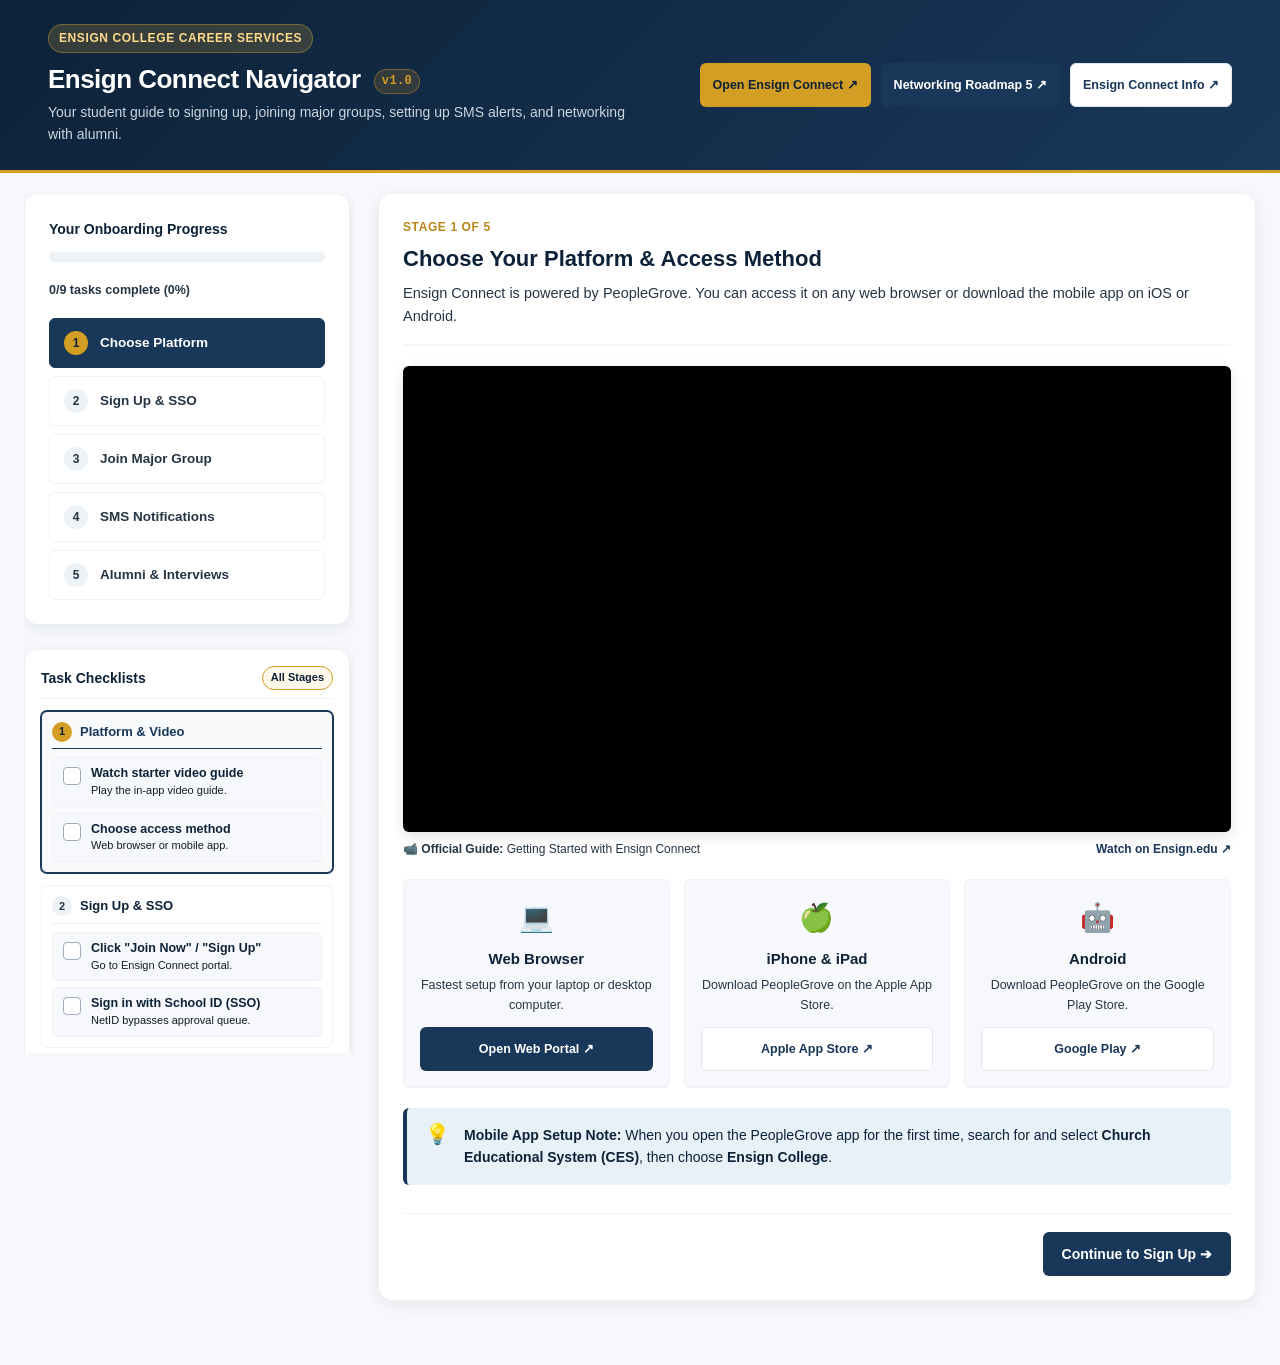
==== commit e8321d81: "Ensign Connect Navigator v1.0: standardize UX/UI with CES tokens, components, and motion utility" ====
--- a/public/index.html
+++ b/public/index.html
@@ -6,7 +6,8 @@
   <title>Ensign Connect Navigator v1.0 — Ensign College Career Services</title>
   <meta name="description" content="Step-by-step onboarding guide for Ensign College students to sign up for Ensign Connect, join major groups, enable SMS alerts, and connect with alumni.">
   <link rel="stylesheet" href="ces-tokens.css">
-  <link rel="stylesheet" href="styles.css?v=standard-v1.0">
+  <link rel="stylesheet" href="ces-components.css">
+  <link rel="stylesheet" href="styles.css?v=standard-v1.1">
 
   <!-- Vercel Web Analytics -->
   <script>
@@ -26,7 +27,7 @@
     <div class="header-container">
       <div>
         <span class="brand-badge">Ensign College Career Services</span>
-        <h1 class="header-title">Ensign Connect Navigator</h1>
+        <h1 class="header-title">Ensign Connect Navigator <span class="ces-version-tag">v1.0</span></h1>
         <p class="header-subtitle">Your student guide to signing up, joining major groups, setting up SMS alerts, and networking with alumni.</p>
       </div>
       <div class="header-actions">
@@ -502,6 +503,7 @@
   <!-- Toast Notification Container -->
   <div id="toast" class="toast"></div>
 
+  <script src="ces-motion.js"></script>
   <script src="app.js"></script>
 </body>
 </html>
--- a/public/ces-tokens.css
+++ b/public/ces-tokens.css
@@ -1,7 +1,7 @@
 /* ==========================================================================
-   CES Design Token Sheet v1.0
+   CES Design Token Sheet v1.1
    Ensign College Career Services Design System Standard
-   Derived from Ensign Student Readiness Hub
+   Derived from Ensign Student Readiness Hub & Fortified via /ui-ux-principles
    ========================================================================== */
 
 :root {
@@ -33,20 +33,49 @@
   --ces-surface:      #ffffff;   /* Card, modal, panel surfaces */
   --ces-background:   #f6f8fb;   /* Clean page background */
 
-  /* ── 4. Color: Semantic / Status ── */
-  --ces-success:      #059669;   /* Live / Online / Complete */
-  --ces-success-bg:   #ecfdf5;   /* Light green fill */
-  --ces-success-border:#a7f3d0;
-  --ces-warning:      #d97706;   /* Pilot / In Progress / Pending */
-  --ces-warning-bg:   #fffbeb;   /* Light amber fill */
-  --ces-warning-border:#fde68a;
-  --ces-error:        #dc2626;   /* Offline / Alert / Incomplete */
-  --ces-error-bg:     #fef2f2;   /* Light red fill */
-  --ces-error-border: #fecaca;
-  --ces-info:         #0284c7;   /* Informational badge */
-  --ces-info-bg:      #f0f9ff;
+  /* ── 4. Color: Semantic / Status (WCAG 2.2 AA Verified ≥ 4.5:1 on light/wash) ── */
+  --ces-status-success-bg:     #dcfce7;
+  --ces-status-success-text:   #166534; /* 6.9:1 on white, 7.2:1 on bg */
+  --ces-status-success-border: #86efac;
 
-  /* ── 5. Typography ── */
+  --ces-status-warning-bg:     #fef3c7;
+  --ces-status-warning-text:   #92400e; /* 7.6:1 on white, 7.6:1 on bg */
+  --ces-status-warning-border: #fcd34d;
+
+  --ces-status-error-bg:       #fee2e2;
+  --ces-status-error-text:     #991b1b; /* 7.1:1 on white, 7.3:1 on bg */
+  --ces-status-error-border:   #fca5a5;
+
+  --ces-status-info-bg:        #dbeafe;
+  --ces-status-info-text:      #1e3a8a; /* 8.6:1 on white */
+  --ces-status-info-border:    #93c5fd;
+
+  --ces-status-neutral-bg:     #f3f4f6;
+  --ces-status-neutral-text:   #374151; /* 8.0:1 on white */
+  --ces-status-neutral-border: #9ca3af;
+
+  /* Aliases to prevent breaking older views */
+  --ces-success:               var(--ces-status-success-text);
+  --ces-success-bg:            var(--ces-status-success-bg);
+  --ces-success-border:        var(--ces-status-success-border);
+  --ces-warning:               var(--ces-status-warning-text);
+  --ces-warning-bg:            var(--ces-status-warning-bg);
+  --ces-warning-border:        var(--ces-status-warning-border);
+  --ces-error:                 var(--ces-status-error-text);
+  --ces-error-bg:              var(--ces-status-error-bg);
+  --ces-error-border:          var(--ces-status-error-border);
+  --ces-info:                  var(--ces-status-info-text);
+  --ces-info-bg:               var(--ces-status-info-bg);
+  --ces-info-border:           var(--ces-status-info-border);
+
+  /* ── 5. Focus Ring Tokens (WCAG 2.2 AA ≥ 3:1) ── */
+  --ces-focus-ring-dark:       #f0c040; /* Gold ring for navy/dark surfaces */
+  --ces-focus-ring-light:      #1e3a5f; /* Dark navy ring for white surfaces */
+  --ces-focus-ring:            var(--ces-focus-ring-dark);
+  --ces-focus-ring-width:      2px;
+  --ces-focus-ring-offset:     2px;
+
+  /* ── 6. Typography ── */
   --ces-font-body:    'Inter', -apple-system, BlinkMacSystemFont, 'Segoe UI', Roboto, Helvetica, Arial, sans-serif;
   --ces-font-serif:   Georgia, Cambria, 'Times New Roman', serif;
   --ces-font-mono:    ui-monospace, SFMono-Regular, Menlo, Monaco, Consolas, monospace;
@@ -64,20 +93,39 @@
   --ces-weight-bold:     750;
   --ces-weight-extrabold:850;
 
-  /* ── 6. Elevation & Shadows ── */
+  /* ── 7. Elevation & Shadows ── */
   --ces-shadow-sm:    0 1px 3px rgba(10, 24, 38, 0.05);
   --ces-shadow-md:    0 4px 16px rgba(10, 24, 38, 0.07);
   --ces-shadow-lg:    0 12px 36px rgba(10, 24, 38, 0.10);
   --ces-shadow-topbar:0 2px 10px rgba(10, 24, 38, 0.12);
 
-  /* ── 7. Radii ── */
+  /* ── 8. Radii ── */
   --ces-radius-sm:    6px;
   --ces-radius-md:    10px;
   --ces-radius-lg:    14px;
   --ces-radius-pill:  9999px;
 
-  /* ── 8. Transitions & Sizing ── */
-  --ces-transition:   150ms cubic-bezier(0.4, 0, 0.2, 1);
-  --ces-topbar-height:72px;
-  --ces-content-max:  1320px;
+  /* ── 9. Touch Targets & Layout Constraints ── */
+  --ces-touch-min:          44px;
+  --ces-btn-min-height:     44px;
+  --ces-btn-min-width:      44px;
+  --ces-topbar-height:      72px;
+  --ces-content-max:        1320px;
+  --ces-prose-max-width:    68ch;
+  --ces-card-max-width:     760px;
+
+  /* ── 10. Motion & Transitions ── */
+  --ces-transition-speed:   150ms;
+  --ces-transition-easing:  cubic-bezier(0.4, 0, 0.2, 1);
+  --ces-transition:         var(--ces-transition-speed) var(--ces-transition-easing);
+  --ces-transition-smooth:  var(--ces-transition-speed) var(--ces-transition-easing);
 }
+
+/* Reduced Motion Override */
+@media (prefers-reduced-motion: reduce) {
+  :root {
+    --ces-transition-speed: 0s;
+    --ces-transition: 0s linear;
+    --ces-transition-smooth: 0s linear;
+  }
+}
--- a/public/ces-components.css
+++ b/public/ces-components.css
@@ -0,0 +1,356 @@
+/* ==========================================================================
+   CES Component Library v1.1
+   Standardized UI components for Ensign College Career Services Apps
+   Derived from Ensign Student Readiness Hub & Fortified via /ui-ux-principles
+   ========================================================================== */
+
+/* ── 1. Topbar & Header ── */
+.ces-topbar {
+  position: sticky;
+  top: 0;
+  z-index: 100;
+  min-height: var(--ces-topbar-height);
+  background: var(--ces-navy-900);
+  border-bottom: 1px solid rgba(255, 255, 255, 0.08);
+  box-shadow: var(--ces-shadow-topbar);
+  display: flex;
+  align-items: center;
+  justify-content: space-between;
+  gap: 16px;
+  padding: 0 28px;
+  color: #ffffff;
+}
+
+.ces-brand-group {
+  display: flex;
+  align-items: center;
+  gap: 14px;
+  text-decoration: none;
+  color: #ffffff;
+  min-height: var(--ces-touch-min);
+}
+
+.ces-brand-crest {
+  width: 40px;
+  height: 40px;
+  border-radius: 9px;
+  background: linear-gradient(135deg, var(--ces-navy-800) 0%, var(--ces-navy-950) 100%);
+  border: 1.5px solid var(--ces-gold);
+  display: grid;
+  place-items: center;
+  color: var(--ces-gold);
+  font-family: var(--ces-font-serif);
+  font-size: 21px;
+  font-weight: 700;
+  box-shadow: 0 4px 10px rgba(0, 0, 0, 0.25);
+  flex-shrink: 0;
+}
+
+.ces-brand-text {
+  display: flex;
+  flex-direction: column;
+}
+
+.ces-brand-title {
+  font-size: 15px;
+  font-weight: 800;
+  letter-spacing: 0.04em;
+  color: #ffffff;
+  display: flex;
+  align-items: center;
+  gap: 8px;
+}
+
+.ces-brand-sub {
+  font-size: 11px;
+  font-weight: 650;
+  color: var(--ces-gold);
+  letter-spacing: 0.14em;
+  text-transform: uppercase;
+}
+
+.ces-header-actions {
+  display: flex;
+  align-items: center;
+  gap: 12px;
+  flex-wrap: wrap;
+}
+
+.ces-nav-back {
+  display: inline-flex;
+  align-items: center;
+  gap: 6px;
+  min-height: var(--ces-btn-min-height);
+  padding: 8px 14px;
+  border-radius: var(--ces-radius-sm);
+  background: rgba(255, 255, 255, 0.08);
+  border: 1px solid rgba(255, 255, 255, 0.16);
+  color: #cbd5e1;
+  font-size: 13px;
+  font-weight: 650;
+  text-decoration: none;
+  transition: all var(--ces-transition);
+}
+
+.ces-nav-back:hover {
+  background: rgba(255, 255, 255, 0.15);
+  border-color: var(--ces-gold);
+  color: #ffffff;
+  transform: translateY(-1px);
+}
+
+.ces-nav-back:focus-visible {
+  outline: var(--ces-focus-ring-width) solid var(--ces-focus-ring);
+  outline-offset: var(--ces-focus-ring-offset);
+}
+
+/* ── 2. Status & Version Badges ── */
+.ces-version-tag {
+  display: inline-block;
+  padding: 2px 7px;
+  border-radius: var(--ces-radius-pill);
+  font-size: 11px;
+  font-weight: 750;
+  font-family: var(--ces-font-mono);
+  background: rgba(212, 158, 36, 0.2);
+  color: var(--ces-gold);
+  border: 1px solid rgba(212, 158, 36, 0.35);
+  vertical-align: middle;
+}
+
+.ces-status-pill {
+  display: inline-flex;
+  align-items: center;
+  gap: 7px;
+  min-height: 28px;
+  padding: 4px 12px;
+  border-radius: var(--ces-radius-pill);
+  font-size: 12px;
+  font-weight: 650;
+  background: rgba(255, 255, 255, 0.08);
+  border: 1px solid rgba(255, 255, 255, 0.14);
+  color: #ffffff;
+}
+
+.ces-status-pill .ces-dot {
+  width: 8px;
+  height: 8px;
+  border-radius: 50%;
+  background: var(--ces-status-success-border);
+  box-shadow: 0 0 0 2px rgba(22, 101, 52, 0.3);
+  flex-shrink: 0;
+}
+
+.ces-status-pill.warning .ces-dot {
+  background: var(--ces-status-warning-border);
+  box-shadow: 0 0 0 2px rgba(146, 64, 14, 0.3);
+}
+
+.ces-status-pill.error .ces-dot {
+  background: var(--ces-status-error-border);
+  box-shadow: 0 0 0 2px rgba(153, 27, 27, 0.3);
+}
+
+/* Light / Card Pills */
+.ces-pill {
+  display: inline-flex;
+  align-items: center;
+  gap: 6px;
+  padding: 4px 10px;
+  border-radius: var(--ces-radius-pill);
+  font-size: var(--ces-text-xs);
+  font-weight: 600;
+  line-height: 1.4;
+  border: 1px solid transparent;
+}
+
+.ces-pill--success {
+  background-color: var(--ces-status-success-bg);
+  color: var(--ces-status-success-text);
+  border-color: var(--ces-status-success-border);
+}
+
+.ces-pill--warning {
+  background-color: var(--ces-status-warning-bg);
+  color: var(--ces-status-warning-text);
+  border-color: var(--ces-status-warning-border);
+}
+
+.ces-pill--error {
+  background-color: var(--ces-status-error-bg);
+  color: var(--ces-status-error-text);
+  border-color: var(--ces-status-error-border);
+}
+
+.ces-pill--info {
+  background-color: var(--ces-status-info-bg);
+  color: var(--ces-status-info-text);
+  border-color: var(--ces-status-info-border);
+}
+
+.ces-pill--neutral {
+  background-color: var(--ces-status-neutral-bg);
+  color: var(--ces-status-neutral-text);
+  border-color: var(--ces-status-neutral-border);
+}
+
+/* ── 3. Buttons ── */
+.ces-btn {
+  display: inline-flex;
+  align-items: center;
+  justify-content: center;
+  gap: 8px;
+  min-height: var(--ces-btn-min-height);
+  min-width: var(--ces-btn-min-width);
+  padding: 9px 18px;
+  border-radius: var(--ces-radius-sm);
+  font-family: var(--ces-font-body);
+  font-size: 13.5px;
+  font-weight: 700;
+  text-decoration: none;
+  cursor: pointer;
+  border: 1.5px solid transparent;
+  transition: transform var(--ces-transition), background var(--ces-transition), border-color var(--ces-transition), box-shadow var(--ces-transition);
+}
+
+.ces-btn:hover:not(:disabled) {
+  transform: translateY(-1px);
+}
+
+.ces-btn:focus-visible,
+button:focus-visible,
+[type="button"]:focus-visible,
+[type="submit"]:focus-visible,
+a:focus-visible,
+.dashboard-link:focus-visible,
+.nav-link:focus-visible,
+[role="tab"]:focus-visible,
+[role="button"]:focus-visible {
+  outline: var(--ces-focus-ring-width) solid var(--ces-focus-ring) !important;
+  outline-offset: var(--ces-focus-ring-offset) !important;
+}
+
+.ces-btn-primary {
+  background: linear-gradient(135deg, var(--ces-navy-900) 0%, var(--ces-navy-800) 100%);
+  color: #ffffff;
+  border-color: var(--ces-navy-950);
+  box-shadow: 0 3px 12px rgba(13, 34, 56, 0.18);
+}
+
+.ces-btn-primary:hover:not(:disabled) {
+  background: linear-gradient(135deg, var(--ces-navy-850) 0%, var(--ces-navy-700) 100%);
+  box-shadow: 0 5px 16px rgba(13, 34, 56, 0.25);
+  border-color: var(--ces-gold);
+}
+
+.ces-btn-gold {
+  background: var(--ces-gold);
+  color: var(--ces-navy-950);
+  border-color: var(--ces-gold);
+  box-shadow: 0 3px 10px rgba(212, 158, 36, 0.25);
+}
+
+.ces-btn-gold:hover:not(:disabled) {
+  background: var(--ces-gold-hover);
+  border-color: var(--ces-gold-hover);
+  box-shadow: 0 5px 14px rgba(212, 158, 36, 0.35);
+}
+
+.ces-btn-secondary {
+  background: #ffffff;
+  color: var(--ces-navy-900);
+  border-color: var(--ces-line);
+}
+
+.ces-btn-secondary:hover:not(:disabled) {
+  background: var(--ces-navy-50);
+  border-color: var(--ces-navy-700);
+}
+
+/* ── 4. Panels & Cards ── */
+.ces-panel {
+  background: var(--ces-surface);
+  border: 1px solid var(--ces-line);
+  border-radius: var(--ces-radius-lg);
+  box-shadow: var(--ces-shadow-md);
+  padding: 24px 28px;
+  transition: border-color var(--ces-transition), box-shadow var(--ces-transition);
+}
+
+.ces-panel--student {
+  border-top: 4px solid var(--ces-gold);
+}
+
+.ces-panel--mentor {
+  border-top: 4px solid var(--ces-navy-700);
+}
+
+.ces-prose {
+  max-width: var(--ces-prose-max-width);
+}
+
+.ces-card-content {
+  max-width: var(--ces-card-max-width);
+  margin-inline: auto;
+}
+
+/* ── 5. Form Elements ── */
+.ces-input,
+.ces-textarea {
+  width: 100%;
+  padding: 10px 14px;
+  border: 1.5px solid var(--ces-line);
+  border-radius: var(--ces-radius-sm);
+  background: #ffffff;
+  font-family: var(--ces-font-body);
+  font-size: 14px;
+  color: var(--ces-ink);
+  transition: border-color var(--ces-transition), box-shadow var(--ces-transition);
+}
+
+.ces-input:focus-visible,
+.ces-textarea:focus-visible,
+input:focus-visible,
+textarea:focus-visible,
+select:focus-visible {
+  outline: var(--ces-focus-ring-width) solid var(--ces-focus-ring) !important;
+  outline-offset: 0px !important;
+  border-color: var(--ces-gold);
+}
+
+/* ── 6. Reduced Motion Support ── */
+@media (prefers-reduced-motion: reduce) {
+  *,
+  *::before,
+  *::after {
+    transition-duration: 0.01ms !important;
+    animation-duration: 0.01ms !important;
+    animation-iteration-count: 1 !important;
+    scroll-behavior: auto !important;
+  }
+}
+
+/* ── 7. Forced Colors (Windows High Contrast Mode) Support ── */
+@media (forced-colors: active) {
+  *:focus-visible {
+    outline: 2px solid Highlight !important;
+    outline-offset: 2px !important;
+  }
+
+  .ces-pill,
+  .ces-pill--success,
+  .ces-pill--warning,
+  .ces-pill--error,
+  .ces-pill--info,
+  .ces-pill--neutral {
+    background-color: ButtonFace;
+    color: ButtonText;
+    border-color: ButtonText;
+    forced-color-adjust: none;
+  }
+
+  .ces-status-pill .ces-dot {
+    background-color: ButtonText;
+    outline: 1px solid ButtonText;
+  }
+}
--- a/public/styles.css
+++ b/public/styles.css
@@ -694,3 +694,41 @@
   margin-top: 2px;
   color: var(--gray-600);
 }
+
+/* CES Brand Versioning & WCAG 2.2 AA Interaction Enhancements */
+.ces-version-tag {
+  display: inline-block;
+  font-size: var(--ces-font-size-xs, 0.75rem);
+  font-weight: 700;
+  color: var(--ces-gold, #f5a81c);
+  background: rgba(245, 168, 28, 0.15);
+  border: 1px solid rgba(245, 168, 28, 0.35);
+  border-radius: var(--ces-radius-full, 9999px);
+  padding: 0.1rem 0.45rem;
+  margin-left: 0.4rem;
+  vertical-align: middle;
+  letter-spacing: 0.03em;
+}
+
+button, input, select, textarea, a.btn {
+  min-height: 44px;
+}
+
+button:focus-visible, a:focus-visible, input:focus-visible, textarea:focus-visible, select:focus-visible {
+  outline: 2px solid var(--ces-gold, #f5a81c);
+  outline-offset: 2px;
+}
+
+@media (forced-colors: active) {
+  button, a, input, textarea, select {
+    border: 2px solid ButtonText !important;
+  }
+}
+
+@media (prefers-reduced-motion: reduce) {
+  *, *::before, *::after {
+    animation-duration: 0.01ms !important;
+    animation-iteration-count: 1 !important;
+    transition-duration: 0.01ms !important;
+  }
+}
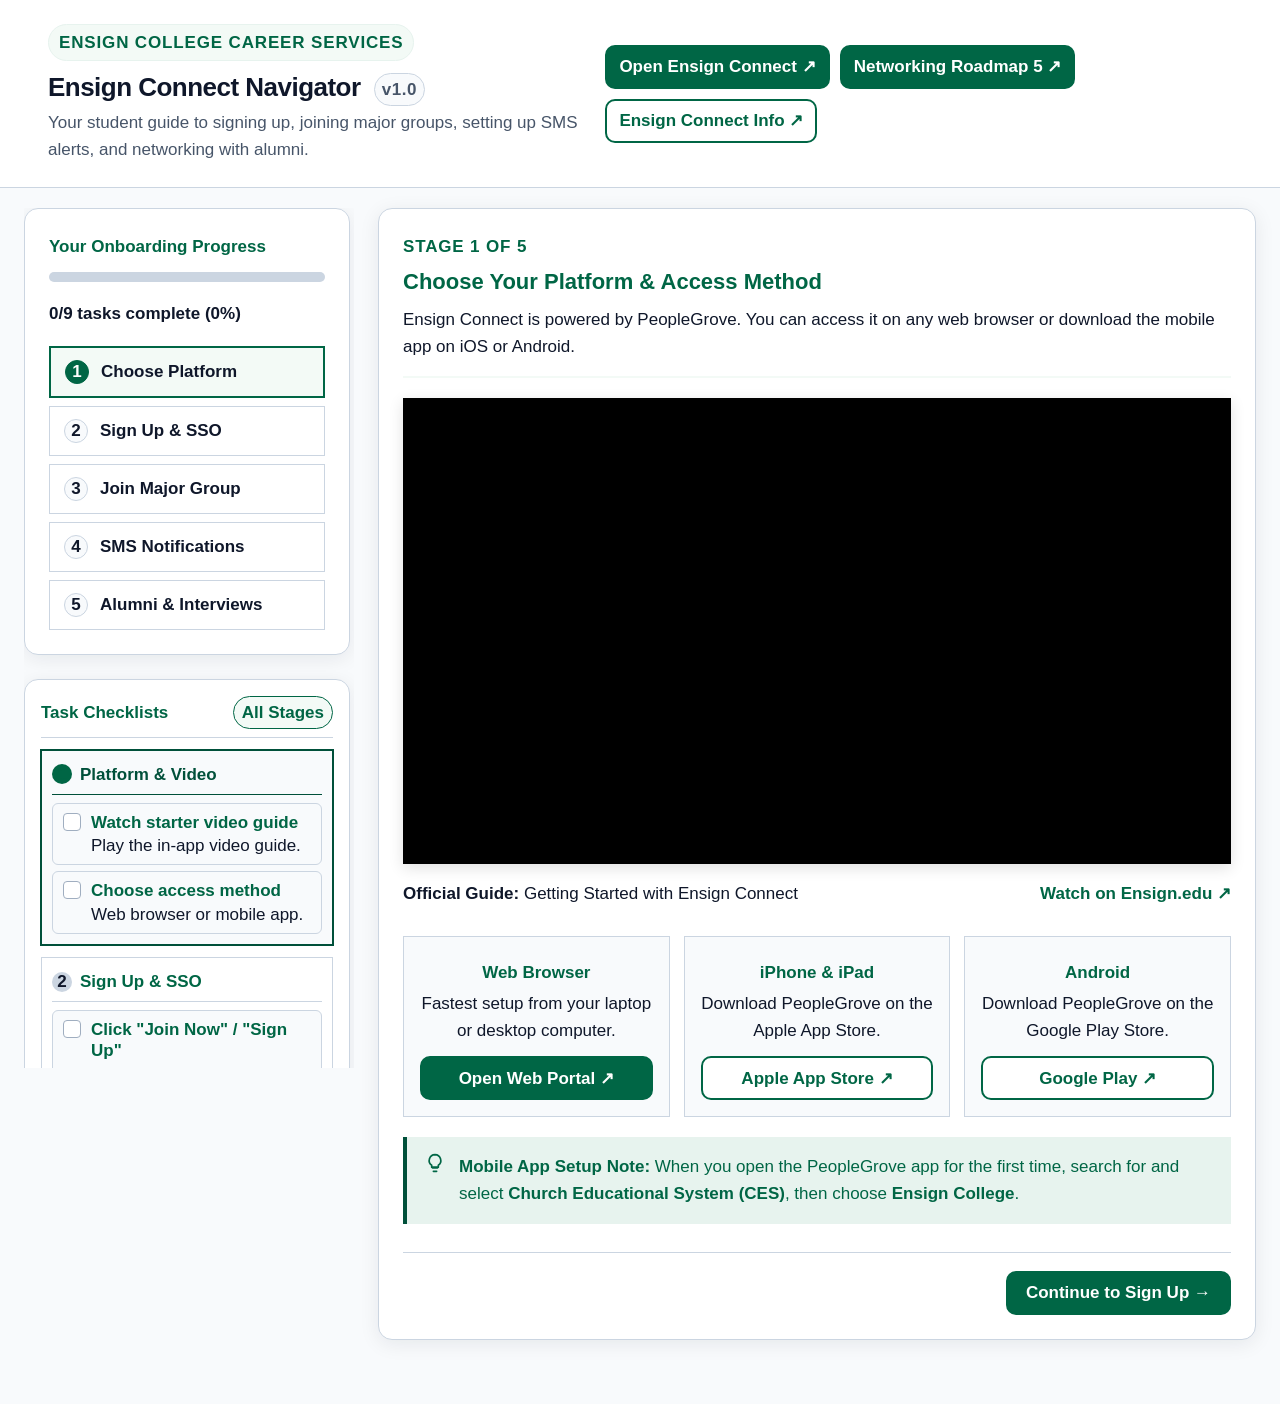
==== commit 3ab83b4e: "ECC: font floor, touch targets, ECC fields and focus, light header, emoji to SVG Co-Authored-By: Cla" ====
--- a/public/index.html
+++ b/public/index.html
@@ -7,6 +7,13 @@
   <meta name="description" content="Step-by-step onboarding guide for Ensign College students to sign up for Ensign Connect, join major groups, enable SMS alerts, and connect with alumni.">
   <link rel="stylesheet" href="ces-tokens.css">
   <link rel="stylesheet" href="ces-components.css">
+  <link rel="preconnect" href="https://fonts.googleapis.com" />
+  <link rel="preconnect" href="https://fonts.gstatic.com" crossorigin />
+  <link rel="stylesheet" href="https://fonts.googleapis.com/css2?family=Montserrat:wght@400;500;600;700&display=swap" />
+  <link rel="stylesheet" href="ecc-tokens.css" />
+  <link rel="stylesheet" href="ecc-ces-compat.css" />
+  <link rel="stylesheet" href="ecc-components.base.css" />
+  <link rel="stylesheet" href="ecc-app.css" />
   <link rel="stylesheet" href="styles.css?v=standard-v1.1">
 
   <!-- Vercel Web Analytics -->
@@ -51,12 +58,12 @@
     <aside class="sidebar">
       <div class="card">
         <div class="progress-header">
-          <strong style="font-size: 14px; color: var(--navy-900);">Your Onboarding Progress</strong>
+          <strong style="font-size: var(--text-floor); color: var(--navy-900);">Your Onboarding Progress</strong>
         </div>
         <div class="progress-bar-bg">
           <div id="progress-fill" class="progress-bar-fill"></div>
         </div>
-        <p id="progress-count" style="font-size: 12.5px; color: var(--gray-700); margin-bottom: 18px; font-weight: 600;">
+        <p id="progress-count" style="font-size: var(--text-floor); color: var(--gray-700); margin-bottom: 18px; font-weight: 600;">
           0/14 steps complete (0%)
         </p>
 
@@ -87,8 +94,8 @@
       <!-- Checklists: Always Displayed on the Left -->
       <div class="card" style="padding: 16px;">
         <div style="display: flex; justify-content: space-between; align-items: center; margin-bottom: 12px; border-bottom: 1px solid var(--gray-200); padding-bottom: 8px;">
-          <strong style="font-size: 14px; color: var(--navy-900);">Task Checklists</strong>
-          <span style="font-size: 11px; font-weight: 700; color: var(--navy-900); background: var(--gold-100); border: 1px solid var(--gold-500); padding: 2px 8px; border-radius: 999px;">All Stages</span>
+          <strong style="font-size: var(--text-floor); color: var(--navy-900);">Task Checklists</strong>
+          <span style="font-size: var(--text-floor); font-weight: 700; color: var(--navy-900); background: var(--gold-100); border: 1px solid var(--gold-500); padding: 2px 8px; border-radius: 999px;">All Stages</span>
         </div>
 
         <div class="sidebar-checklists-wrapper">
@@ -141,32 +148,32 @@
 
       <!-- Quick Resources Widget -->
       <div class="card" style="padding: 18px;">
-        <strong style="font-size: 13.5px; color: var(--navy-900); display: block; margin-bottom: 10px;">Quick Resources</strong>
-        <div style="display: flex; flex-direction: column; gap: 8px; font-size: 13px;">
-          <a href="https://ces.peoplegrove.com/hub/ces/groups?organization=19963" target="_blank" rel="noopener noreferrer" style="color: var(--navy-800); text-decoration: none; font-weight: 600;">
-            📁 Ensign Major Groups ↗
-          </a>
-          <a href="https://ces.peoplegrove.com/preferences/notifications" target="_blank" rel="noopener noreferrer" style="color: var(--navy-800); text-decoration: none; font-weight: 600;">
-            🔔 Notification Preferences ↗
-          </a>
-          <a href="https://ces.peoplegrove.com/hub/ces/person" target="_blank" rel="noopener noreferrer" style="color: var(--navy-800); text-decoration: none; font-weight: 600;">
-            👥 Alumni Directory ↗
-          </a>
-          <a href="https://connect.byu.edu/hub/ces/pathways/roadmap-5-networking-job-search-r5-copy-kO5LvQ4GdV/steps/0" target="_blank" rel="noopener noreferrer" style="color: var(--navy-800); text-decoration: none; font-weight: 600;">
-            🗺️ Networking Roadmap 5 ↗
-          </a>
-          <a href="https://www.ensign.edu/CIS" target="_blank" rel="noopener noreferrer" style="color: var(--navy-800); text-decoration: none; font-weight: 600;">
-            🎯 Career &amp; Internship Services ↗
-          </a>
-          <div style="margin-top: 6px; padding-top: 8px; border-top: 1px solid var(--gray-200); font-size: 11.5px; font-weight: 700; color: var(--gold-600); text-transform: uppercase;">Interview Tip Guides</div>
-          <a href="https://lds-business-college.brightspotcdn.com/12/5b/6df443b6489d9c008cb497c2a95f/informational-interviews.pdf?openInDeviceBrowser=true" target="_blank" rel="noopener noreferrer" style="color: var(--navy-800); text-decoration: none; font-size: 12.5px;">
-            📄 Informational Interviews Guide ↗
-          </a>
-          <a href="https://lds-business-college.brightspotcdn.com/f0/b5/f78938de4d26b0ba8cc704fb8727/knowyourprofessionalguide.pdf?openInDeviceBrowser=true" target="_blank" rel="noopener noreferrer" style="color: var(--navy-800); text-decoration: none; font-size: 12.5px;">
-            📘 Know Your Professional Guide ↗
-          </a>
-          <a href="https://brightspotcdn.byu.edu/54/b6/2554ebb842fab54640a15ff0afb3/informational-interview.pdf?openInDeviceBrowser=true" target="_blank" rel="noopener noreferrer" style="color: var(--navy-800); text-decoration: none; font-size: 12.5px;">
-            📑 BYU Interview Handout ↗
+        <strong style="font-size: var(--text-floor); color: var(--navy-900); display: block; margin-bottom: 10px;">Quick Resources</strong>
+        <div class="ecn-link-list" style="display: flex; flex-direction: column; gap: 0; font-size: var(--text-floor);">
+          <a href="https://ces.peoplegrove.com/hub/ces/groups?organization=19963" target="_blank" rel="noopener noreferrer" style="color: var(--brand); text-decoration: none; font-weight: 600;">
+            Ensign Major Groups ↗
+          </a>
+          <a href="https://ces.peoplegrove.com/preferences/notifications" target="_blank" rel="noopener noreferrer" style="color: var(--brand); text-decoration: none; font-weight: 600;">
+            Notification Preferences ↗
+          </a>
+          <a href="https://ces.peoplegrove.com/hub/ces/person" target="_blank" rel="noopener noreferrer" style="color: var(--brand); text-decoration: none; font-weight: 600;">
+            Alumni Directory ↗
+          </a>
+          <a href="https://connect.byu.edu/hub/ces/pathways/roadmap-5-networking-job-search-r5-copy-kO5LvQ4GdV/steps/0" target="_blank" rel="noopener noreferrer" style="color: var(--brand); text-decoration: none; font-weight: 600;">
+            Networking Roadmap 5 ↗
+          </a>
+          <a href="https://www.ensign.edu/CIS" target="_blank" rel="noopener noreferrer" style="color: var(--brand); text-decoration: none; font-weight: 600;">
+            Career &amp; Internship Services ↗
+          </a>
+          <div style="margin-top: 6px; padding-top: 8px; border-top: 1px solid var(--gray-200); font-size: var(--text-floor); font-weight: 700; color: var(--gold-600); text-transform: uppercase;">Interview Tip Guides</div>
+          <a href="https://lds-business-college.brightspotcdn.com/12/5b/6df443b6489d9c008cb497c2a95f/informational-interviews.pdf?openInDeviceBrowser=true" target="_blank" rel="noopener noreferrer" style="color: var(--brand); text-decoration: none; font-size: var(--text-floor);">
+            Informational Interviews Guide ↗
+          </a>
+          <a href="https://lds-business-college.brightspotcdn.com/f0/b5/f78938de4d26b0ba8cc704fb8727/knowyourprofessionalguide.pdf?openInDeviceBrowser=true" target="_blank" rel="noopener noreferrer" style="color: var(--brand); text-decoration: none; font-size: var(--text-floor);">
+            Know Your Professional Guide ↗
+          </a>
+          <a href="https://brightspotcdn.byu.edu/54/b6/2554ebb842fab54640a15ff0afb3/informational-interview.pdf?openInDeviceBrowser=true" target="_blank" rel="noopener noreferrer" style="color: var(--brand); text-decoration: none; font-size: var(--text-floor);">
+            BYU Interview Handout ↗
           </a>
         </div>
       </div>
@@ -193,35 +200,35 @@
               style="position: absolute; top: 0; left: 0; width: 100%; height: 100%; border: 0;"
               title="Getting Started with Ensign Connect Video Guide"></iframe>
           </div>
-          <div style="font-size: 12px; color: var(--gray-700); margin-top: 8px; display: flex; justify-content: space-between; align-items: center;">
-            <span>📹 <strong>Official Guide:</strong> Getting Started with Ensign Connect</span>
-            <a href="https://www.ensign.edu/ensign-connect-app" target="_blank" rel="noopener noreferrer" style="color: var(--navy-800); font-weight: 600; text-decoration: none;">Watch on Ensign.edu ↗</a>
+          <div style="font-size: var(--text-floor); color: var(--gray-700); margin-top: 8px; display: flex; justify-content: space-between; align-items: center;">
+            <span><strong>Official Guide:</strong> Getting Started with Ensign Connect</span>
+            <a class="ecn-link" href="https://www.ensign.edu/ensign-connect-app" target="_blank" rel="noopener noreferrer" style="color: var(--brand); font-weight: 600; text-decoration: none;">Watch on Ensign.edu ↗</a>
           </div>
         </div>
 
         <div style="display: grid; grid-template-columns: repeat(auto-fit, minmax(220px, 1fr)); gap: 14px; margin-bottom: 20px;">
           <div style="border: 1px solid var(--gray-200); border-radius: var(--radius-sm); padding: 16px; text-align: center; background: var(--gray-50);">
-            <div style="font-size: 28px; margin-bottom: 6px;">💻</div>
-            <strong style="display: block; font-size: 15px; margin-bottom: 4px; color: var(--navy-900);">Web Browser</strong>
-            <p style="font-size: 12.5px; color: var(--gray-700); margin-bottom: 12px;">Fastest setup from your laptop or desktop computer.</p>
+            <div style="font-size: 28px; margin-bottom: 6px;"></div>
+            <strong style="display: block; font-size: var(--text-floor); margin-bottom: 4px; color: var(--navy-900);">Web Browser</strong>
+            <p style="font-size: var(--text-floor); color: var(--gray-700); margin-bottom: 12px;">Fastest setup from your laptop or desktop computer.</p>
             <a href="https://ces.peoplegrove.com/hub/ces/organizations/ensign-connect" target="_blank" rel="noopener noreferrer" class="btn btn-primary btn-sm" style="width: 100%;">
               Open Web Portal ↗
             </a>
           </div>
 
           <div style="border: 1px solid var(--gray-200); border-radius: var(--radius-sm); padding: 16px; text-align: center; background: var(--gray-50);">
-            <div style="font-size: 28px; margin-bottom: 6px;">🍏</div>
-            <strong style="display: block; font-size: 15px; margin-bottom: 4px; color: var(--navy-900);">iPhone &amp; iPad</strong>
-            <p style="font-size: 12.5px; color: var(--gray-700); margin-bottom: 12px;">Download PeopleGrove on the Apple App Store.</p>
+            <div style="font-size: 28px; margin-bottom: 6px;"></div>
+            <strong style="display: block; font-size: var(--text-floor); margin-bottom: 4px; color: var(--navy-900);">iPhone &amp; iPad</strong>
+            <p style="font-size: var(--text-floor); color: var(--gray-700); margin-bottom: 12px;">Download PeopleGrove on the Apple App Store.</p>
             <a href="https://apps.apple.com/us/app/peoplegrove/id6737795408" target="_blank" rel="noopener noreferrer" class="btn btn-outline btn-sm" style="width: 100%;">
               Apple App Store ↗
             </a>
           </div>
 
           <div style="border: 1px solid var(--gray-200); border-radius: var(--radius-sm); padding: 16px; text-align: center; background: var(--gray-50);">
-            <div style="font-size: 28px; margin-bottom: 6px;">🤖</div>
-            <strong style="display: block; font-size: 15px; margin-bottom: 4px; color: var(--navy-900);">Android</strong>
-            <p style="font-size: 12.5px; color: var(--gray-700); margin-bottom: 12px;">Download PeopleGrove on the Google Play Store.</p>
+            <div style="font-size: 28px; margin-bottom: 6px;"></div>
+            <strong style="display: block; font-size: var(--text-floor); margin-bottom: 4px; color: var(--navy-900);">Android</strong>
+            <p style="font-size: var(--text-floor); color: var(--gray-700); margin-bottom: 12px;">Download PeopleGrove on the Google Play Store.</p>
             <a href="https://play.google.com/store/apps/details?id=com.peoplegrove.mobile&hl=en" target="_blank" rel="noopener noreferrer" class="btn btn-outline btn-sm" style="width: 100%;">
               Google Play ↗
             </a>
@@ -229,7 +236,7 @@
         </div>
 
         <div class="callout callout-info">
-          <div class="callout-icon">💡</div>
+          <div class="callout-icon"><svg width="20" height="20" viewBox="0 0 24 24" fill="none" stroke="currentColor" stroke-width="2" stroke-linecap="round" stroke-linejoin="round" aria-hidden="true"><path d="M9 18h6"/><path d="M10 22h4"/><path d="M12 2a7 7 0 0 0-4 12.7V17h8v-2.3A7 7 0 0 0 12 2z"/></svg></div>
           <div>
             <strong>Mobile App Setup Note:</strong> When you open the PeopleGrove app for the first time, search for and select <strong>Church Educational System (CES)</strong>, then choose <strong>Ensign College</strong>.
           </div>
@@ -239,7 +246,7 @@
 
         <div class="step-footer">
           <div></div>
-          <button type="button" class="btn btn-primary" data-next-step>Continue to Sign Up ➔</button>
+          <button type="button" class="btn btn-primary" data-next-step>Continue to Sign Up →</button>
         </div>
       </section>
 
@@ -254,16 +261,16 @@
         </div>
 
         <div class="callout callout-warning">
-          <div class="callout-icon">⚡</div>
+          <div class="callout-icon"><svg width="20" height="20" viewBox="0 0 24 24" fill="none" stroke="currentColor" stroke-width="2" stroke-linecap="round" stroke-linejoin="round" aria-hidden="true"><polygon points="13 2 3 14 12 14 11 22 21 10 12 10 13 2"/></svg></div>
           <div>
             <strong>Important Recommendation:</strong> Always select <strong>"Sign in with school ID"</strong>! Continuing with CES SSO (Single Sign-On with your NetID) automatically verifies your active student enrollment and <strong>bypasses the manual approval queue</strong>.
           </div>
         </div>
 
         <div style="background: var(--white); border: 1px solid var(--gray-200); border-radius: var(--radius-sm); padding: 18px; margin: 16px 0;">
-          <h3 style="font-size: 16px; color: var(--navy-900); margin-bottom: 12px;">Sign-Up Flow Walkthrough</h3>
-          <ol style="padding-left: 20px; display: flex; flex-direction: column; gap: 10px; font-size: 14px; color: var(--gray-700);">
-            <li>Go to the <a href="https://ces.peoplegrove.com/hub/ces/organizations/ensign-connect" target="_blank" rel="noopener noreferrer" style="color: var(--navy-800); font-weight: 700;">Ensign Connect Portal</a>.</li>
+          <h3 style="font-size: var(--text-floor); color: var(--navy-900); margin-bottom: 12px;">Sign-Up Flow Walkthrough</h3>
+          <ol style="padding-left: 20px; display: flex; flex-direction: column; gap: 10px; font-size: var(--text-floor); color: var(--gray-700);">
+            <li>Go to the <a href="https://ces.peoplegrove.com/hub/ces/organizations/ensign-connect" target="_blank" rel="noopener noreferrer" style="color: var(--brand); font-weight: 700;">Ensign Connect Portal</a>.</li>
             <li>Click the gold <strong>"Join Now"</strong> or <strong>"Sign Up"</strong> button in the welcome banner.</li>
             <li>Select <strong>"Sign in with school ID"</strong>.</li>
             <li>Log in using your Church Account / Ensign College NetID credentials when redirected to <code>alumni.ceslogin.org</code>.</li>
@@ -282,7 +289,7 @@
 
         <div class="step-footer">
           <button type="button" class="btn btn-outline" data-prev-step>⬅ Back</button>
-          <button type="button" class="btn btn-primary" data-next-step>Continue to Major Groups ➔</button>
+          <button type="button" class="btn btn-primary" data-next-step>Continue to Major Groups →</button>
         </div>
       </section>
 
@@ -297,15 +304,15 @@
         </div>
 
         <div class="callout callout-success">
-          <div class="callout-icon">🎯</div>
+          <div class="callout-icon"><svg width="20" height="20" viewBox="0 0 24 24" fill="none" stroke="currentColor" stroke-width="2" stroke-linecap="round" stroke-linejoin="round" aria-hidden="true"><circle cx="12" cy="12" r="10"/><circle cx="12" cy="12" r="6"/><circle cx="12" cy="12" r="2"/></svg></div>
           <div>
             <strong>ENS 101 Mentor Appointment Direction:</strong> Choose <em>Ensign College</em> under Schools, open <em>Groups</em>, and select the matching group for your degree program.
           </div>
         </div>
 
         <div style="background: var(--white); border: 1px solid var(--gray-200); border-radius: var(--radius-sm); padding: 18px; margin: 16px 0;">
-          <h3 style="font-size: 16px; color: var(--navy-900); margin-bottom: 8px;">Key Controls to Look For</h3>
-          <ul style="padding-left: 20px; display: flex; flex-direction: column; gap: 8px; font-size: 13.5px; color: var(--gray-700);">
+          <h3 style="font-size: var(--text-floor); color: var(--navy-900); margin-bottom: 8px;">Key Controls to Look For</h3>
+          <ul style="padding-left: 20px; display: flex; flex-direction: column; gap: 8px; font-size: var(--text-floor); color: var(--gray-700);">
             <li><strong>Green "Join" Button:</strong> Click this to officially enter the group for your degree program.</li>
             <li><strong>Blue "Members" Tab:</strong> View enrolled students, alumni mentors, and faculty members in your department.</li>
             <li><strong>Blue "Discussion" Tab:</strong> Post career questions, read job/internship leads, and engage with the community.</li>
@@ -315,7 +322,7 @@
         <!-- Searchable Groups Directory -->
         <div style="margin: 22px 0;">
           <div style="display: flex; justify-content: space-between; align-items: center; flex-wrap: wrap; gap: 10px;">
-            <h3 style="font-size: 16px; color: var(--navy-900);">Ensign College Major Groups Directory</h3>
+            <h3 style="font-size: var(--text-floor); color: var(--navy-900);">Ensign College Major Groups Directory</h3>
             <a href="https://ces.peoplegrove.com/hub/ces/groups?organization=19963" target="_blank" rel="noopener noreferrer" class="btn btn-accent btn-sm">
               Browse All Groups on Ensign Connect ↗
             </a>
@@ -334,7 +341,7 @@
 
         <div class="step-footer">
           <button type="button" class="btn btn-outline" data-prev-step>⬅ Back</button>
-          <button type="button" class="btn btn-primary" data-next-step>Continue to Notifications ➔</button>
+          <button type="button" class="btn btn-primary" data-next-step>Continue to Notifications →</button>
         </div>
       </section>
 
@@ -349,24 +356,24 @@
         </div>
 
         <div class="callout callout-warning">
-          <div class="callout-icon">📱</div>
+          <div class="callout-icon"><svg width="20" height="20" viewBox="0 0 24 24" fill="none" stroke="currentColor" stroke-width="2" stroke-linecap="round" stroke-linejoin="round" aria-hidden="true"><rect x="5" y="2" width="14" height="20" rx="2"/><line x1="12" y1="18" x2="12.01" y2="18"/></svg></div>
           <div>
             <strong>Crucial Setting from Ensign College:</strong> Most alumni reply promptly via Ensign Connect messaging. If SMS notifications are disabled, student replies are often delayed by days or missed entirely!
           </div>
         </div>
 
         <div style="background: var(--white); border: 1px solid var(--gray-200); border-radius: var(--radius-sm); padding: 32px 20px; margin: 24px 0; text-align: center;">
-          <p style="font-size: 15px; color: var(--gray-700); margin-bottom: 20px; max-width: 560px; margin-left: auto; margin-right: auto;">
+          <p style="font-size: var(--text-floor); color: var(--gray-700); margin-bottom: 20px; max-width: 560px; margin-left: auto; margin-right: auto;">
             Ensign Connect opens directly to your Notification Preferences where you can enter your mobile phone number and toggle SMS text alerts on.
           </p>
-          <a id="sms-pref-link" href="https://ces.peoplegrove.com/preferences/notifications" target="_blank" rel="noopener noreferrer" class="btn btn-accent" style="padding: 12px 26px; font-size: 15px; font-weight: 700;">
+          <a id="sms-pref-link" href="https://ces.peoplegrove.com/preferences/notifications" target="_blank" rel="noopener noreferrer" class="btn btn-accent" style="padding: 12px 26px; font-size: var(--text-floor); font-weight: 700;">
             Open My Notification Preferences ↗
           </a>
         </div>
 
         <div class="step-footer">
           <button type="button" class="btn btn-outline" data-prev-step>⬅ Back</button>
-          <button type="button" class="btn btn-primary" data-next-step>Continue to Alumni &amp; Interviews ➔</button>
+          <button type="button" class="btn btn-primary" data-next-step>Continue to Alumni &amp; Interviews →</button>
         </div>
       </section>
 
@@ -381,18 +388,18 @@
         </div>
 
         <div class="callout callout-info">
-          <div class="callout-icon">👥</div>
-          <div>
-            <strong>Exploring the Community:</strong> Head to the <a href="https://ces.peoplegrove.com/hub/ces/person" target="_blank" rel="noopener noreferrer" style="color: var(--navy-800); font-weight: 700;">Alumni &amp; Community Directory</a> to filter by industry, employer, degree, or graduation year.
+          <div class="callout-icon"><svg width="20" height="20" viewBox="0 0 24 24" fill="none" stroke="currentColor" stroke-width="2" stroke-linecap="round" stroke-linejoin="round" aria-hidden="true"><path d="M17 21v-2a4 4 0 0 0-4-4H5a4 4 0 0 0-4 4v2"/><circle cx="9" cy="7" r="4"/><path d="M23 21v-2a4 4 0 0 0-3-3.87"/><path d="M16 3.13a4 4 0 0 1 0 7.75"/></svg></div>
+          <div>
+            <strong>Exploring the Community:</strong> Head to the <a href="https://ces.peoplegrove.com/hub/ces/person" target="_blank" rel="noopener noreferrer" style="color: var(--brand); font-weight: 700;">Alumni &amp; Community Directory</a> to filter by industry, employer, degree, or graduation year.
           </div>
         </div>
 
         <!-- Recommended Roadmap 5 Box -->
         <div style="background: var(--gold-100); border: 1.5px solid var(--gold-500); border-radius: var(--radius-sm); padding: 18px 20px; margin: 18px 0; display: flex; justify-content: space-between; align-items: center; flex-wrap: wrap; gap: 14px;">
           <div>
-            <div style="font-size: 11px; font-weight: 700; color: #7a5c00; text-transform: uppercase; letter-spacing: 0.05em; margin-bottom: 3px;">Essential PeopleGrove Module</div>
-            <h3 style="font-size: 16px; color: var(--navy-900); margin: 0 0 4px 0;">Roadmap 5: Networking &amp; Job Search</h3>
-            <p style="font-size: 13px; color: var(--gray-700); margin: 0; max-width: 650px;">
+            <div style="font-size: var(--text-floor); font-weight: 700; color: #7a5c00; text-transform: uppercase; letter-spacing: 0.05em; margin-bottom: 3px;">Essential PeopleGrove Module</div>
+            <h3 style="font-size: var(--text-floor); color: var(--navy-900); margin: 0 0 4px 0;">Roadmap 5: Networking &amp; Job Search</h3>
+            <p style="font-size: var(--text-floor); color: var(--gray-700); margin: 0; max-width: 650px;">
               Master informational interviews, outreach message etiquette, and professional networking strategies through the official CES Roadmap.
             </p>
           </div>
@@ -404,30 +411,30 @@
         <!-- Official Informational Interview Guides & Tip Handouts -->
         <div style="background: var(--white); border: 1px solid var(--gray-200); border-radius: var(--radius-sm); padding: 18px; margin: 16px 0;">
           <div style="display: flex; justify-content: space-between; align-items: center; flex-wrap: wrap; gap: 8px; margin-bottom: 12px;">
-            <h3 style="font-size: 16px; color: var(--navy-900);">Official Informational Interview Tip Guides</h3>
-            <span style="font-size: 11.5px; color: var(--gold-600); font-weight: 700; text-transform: uppercase;">Official PDF Guides</span>
-          </div>
-          <p style="font-size: 13px; color: var(--gray-700); margin-bottom: 12px;">
+            <h3 style="font-size: var(--text-floor); color: var(--navy-900);">Official Informational Interview Tip Guides</h3>
+            <span style="font-size: var(--text-floor); color: var(--gold-600); font-weight: 700; text-transform: uppercase;">Official PDF Guides</span>
+          </div>
+          <p style="font-size: var(--text-floor); color: var(--gray-700); margin-bottom: 12px;">
             Review these official handouts for interview questions, preparation checklists, and outreach tips:
           </p>
           <div style="display: grid; grid-template-columns: repeat(auto-fit, minmax(220px, 1fr)); gap: 12px;">
             <a href="https://lds-business-college.brightspotcdn.com/12/5b/6df443b6489d9c008cb497c2a95f/informational-interviews.pdf?openInDeviceBrowser=true" target="_blank" rel="noopener noreferrer" class="btn btn-outline btn-sm" style="text-align: left; justify-content: flex-start; padding: 10px 14px; font-weight: 600;">
-              📄 Informational Interviews Guide ↗
+              Informational Interviews Guide ↗
             </a>
             <a href="https://lds-business-college.brightspotcdn.com/f0/b5/f78938de4d26b0ba8cc704fb8727/knowyourprofessionalguide.pdf?openInDeviceBrowser=true" target="_blank" rel="noopener noreferrer" class="btn btn-outline btn-sm" style="text-align: left; justify-content: flex-start; padding: 10px 14px; font-weight: 600;">
-              📘 Know Your Professional Guide ↗
+              Know Your Professional Guide ↗
             </a>
             <a href="https://brightspotcdn.byu.edu/54/b6/2554ebb842fab54640a15ff0afb3/informational-interview.pdf?openInDeviceBrowser=true" target="_blank" rel="noopener noreferrer" class="btn btn-outline btn-sm" style="text-align: left; justify-content: flex-start; padding: 10px 14px; font-weight: 600;">
-              📑 BYU Interview Handout ↗
+              BYU Interview Handout ↗
             </a>
           </div>
         </div>
 
         <!-- Informational Interview Handout Reference -->
         <div style="background: var(--white); border: 1px solid var(--gray-200); border-radius: var(--radius-sm); padding: 18px; margin: 16px 0;">
-          <h3 style="font-size: 16px; color: var(--navy-900); margin-bottom: 8px;">Core Informational Interview Questions (from ENS 101 Handout)</h3>
-          <p style="font-size: 13px; color: var(--gray-700); margin-bottom: 12px;">Use these questions when conducting a 15-minute informational interview:</p>
-          <ul style="padding-left: 20px; display: flex; flex-direction: column; gap: 8px; font-size: 13.5px; color: var(--gray-700);">
+          <h3 style="font-size: var(--text-floor); color: var(--navy-900); margin-bottom: 8px;">Core Informational Interview Questions (from ENS 101 Handout)</h3>
+          <p style="font-size: var(--text-floor); color: var(--gray-700); margin-bottom: 12px;">Use these questions when conducting a 15-minute informational interview:</p>
+          <ul style="padding-left: 20px; display: flex; flex-direction: column; gap: 8px; font-size: var(--text-floor); color: var(--gray-700);">
             <li>How did your coursework and certificates at Ensign College help you launch your career?</li>
             <li>What does a typical day look like in your current role?</li>
             <li>Which technical tools, skills, or certifications do you look for in entry-level candidates?</li>
@@ -438,8 +445,8 @@
 
         <!-- Outreach Generator -->
         <div style="background: var(--gray-50); border: 1px solid var(--gray-300); border-radius: var(--radius-sm); padding: 20px; margin: 20px 0;">
-          <h3 style="font-size: 16px; color: var(--navy-900); margin-bottom: 6px;">Outreach Message Generator</h3>
-          <p style="font-size: 13px; color: var(--gray-700); margin-bottom: 16px;">
+          <h3 style="font-size: var(--text-floor); color: var(--navy-900); margin-bottom: 6px;">Outreach Message Generator</h3>
+          <p style="font-size: var(--text-floor); color: var(--gray-700); margin-bottom: 16px;">
             Fill in your details to create a polite, professional connection request ready to send on Ensign Connect:
           </p>
 
@@ -472,15 +479,15 @@
             </div>
 
             <button type="submit" class="btn btn-primary" style="margin-top: 8px;">
-              Generate Outreach Message ✍️
+              Generate Outreach Message
             </button>
           </form>
 
           <div id="outreach-box" style="display: none; margin-top: 18px;">
             <div style="display: flex; justify-content: space-between; align-items: center; margin-bottom: 8px;">
-              <strong style="font-size: 13.5px; color: var(--navy-900);">Your Generated Message:</strong>
+              <strong style="font-size: var(--text-floor); color: var(--navy-900);">Your Generated Message:</strong>
               <button id="copy-outreach-btn" type="button" class="btn btn-outline btn-sm">
-                📋 Copy Message
+                Copy Message
               </button>
             </div>
             <div id="outreach-result" class="outreach-output"></div>
--- a/public/ecc-tokens.css
+++ b/public/ecc-tokens.css
@@ -0,0 +1,94 @@
+/* Ensign Career Coach design tokens: GENERATED, do not edit.
+   Source: tokens/tokens.json (sha256 41a46c1ea0bca053) + tokens/overrides.json
+   Regenerate: python3 scripts/build_tokens.py */
+
+:root {
+  color-scheme: light;
+
+  /* color */
+  --brand: #006645;
+  --brand-hover: #00503a;
+  --brand-tint: #e7f3ee;
+  --brand-tint-soft: #f3faf6;
+  --accent-gold: #FDB515;
+  --ink: #0f172a;
+  --ink-muted: #475569;
+  --surface: #ffffff;
+  --surface-sunken: #f8fafc;
+  --surface-hover: #f1f5f9;
+  --border: #cbd5e1;
+  --border-strong: #94a3b8;
+  --success-bg: #dcfce7;
+  --success-border: #86efac;
+  --success-text: #166534;
+  --success-icon: #16a34a;
+  --warning-bg: #fef3c7;
+  --warning-text: #92400e;
+  --danger-text: #991b1b;
+  --muted-strong: #64748b;
+  --overlay: rgba(15,23,42,0.45);
+
+  /* type */
+  --font-sans: Montserrat, -apple-system, BlinkMacSystemFont, "Segoe UI", sans-serif;
+  --text-heading-lg: 21px;
+  --leading-heading-lg: 1.3;
+  --weight-heading-lg: 700;
+  --text-heading-md: 19px;
+  --leading-heading-md: 1.4;
+  --weight-heading-md: 700;
+  --text-body: 19px;
+  --leading-body: 1.6;
+  --weight-body: 400;
+  --text-body-strong: 19px;
+  --leading-body-strong: 1.6;
+  --weight-body-strong: 700;
+  --text-body-sm: 18px;
+  --leading-body-sm: 1.5;
+  --weight-body-sm: 500;
+  --text-eyebrow: 17px;
+  --leading-eyebrow: 1.4;
+  --weight-eyebrow: 700;
+  --text-control: 18px;
+  --leading-control: 1.35;
+  --weight-control: 600;
+  --text-caption: 17px;
+  --leading-caption: 1.5;
+  --weight-caption: 400;
+
+  /* spacing */
+  --space-1: 4px;
+  --space-2: 8px;
+  --space-3: 12px;
+  --space-4: 16px;
+  --space-5: 20px;
+  --space-6: 24px;
+  --space-7: 32px;
+  --space-8: 48px;
+
+  /* radius */
+  --radius-sm: 8px;
+  --radius-md: 10px;
+  --radius-lg: 14px;
+  --radius-pill: 999px;
+
+  /* shadow */
+  --shadow-card: 0 4px 20px rgba(15,23,42,0.08);
+  --shadow-focus: 0 0 0 3px rgba(0,102,69,0.25), 0 6px 24px rgba(15,23,42,0.12);
+  --shadow-toast: 0 12px 36px rgba(15,23,42,0.16);
+
+  /* local overrides: see tokens/overrides.json for the reason behind each */
+  --input-border: #64748b;  /* pending-upstream */
+  --input-fill: #f1f5f9;  /* rob-decision */
+  --gutter: clamp(24px, 3vw, 56px);  /* exemplar */
+  --sidebar-width: 232px;  /* exemplar */
+
+  /* fixed rules from the design system README */
+  --touch-min: 44px;
+  --text-floor: 17px;
+  --focus-ring: 2px solid var(--brand);
+  --focus-offset: 2px;
+}
+
+@media (prefers-reduced-motion: reduce) {
+  *, *::before, *::after { animation-duration: 0.01ms !important; animation-iteration-count: 1 !important; transition-duration: 0.01ms !important; scroll-behavior: auto !important; }
+}
--- a/public/ecc-ces-compat.css
+++ b/public/ecc-ces-compat.css
@@ -0,0 +1,71 @@
+/* CES -> ECC compatibility layer.
+   Every app vendors the same ces-tokens.css v1.1 (14 identical copies, md5 312bc116...).
+   Load this file AFTER ces-tokens.css and ecc-tokens.css: it re-points the old --ces-* names
+   at Ensign Career Coach values, so existing app CSS moves to the new system with no selector edits.
+   Delete an alias once no app CSS references it (scripts/ecc_audit_static.py reports usage). */
+
+:root {
+  /* brand: navy/gold UI roles become Ensign green; gold is identity-only in ECC */
+  --ces-navy-950: var(--ink);
+  --ces-navy-900: var(--brand);
+  --ces-navy-850: var(--brand-hover);
+  --ces-navy-800: var(--brand-hover);
+  --ces-navy-700: var(--brand);
+  --ces-navy-600: var(--brand);
+  --ces-navy-100: var(--brand-tint);
+  --ces-navy-50:  var(--brand-tint-soft);
+
+  --ces-gold:        var(--brand);        /* was used for active borders and pills: that is brand's job now */
+  --ces-gold-hover:  var(--brand-hover);
+  --ces-gold-light:  var(--brand-tint-soft);
+  --ces-gold-border: var(--border-strong);
+
+  /* surface and text */
+  --ces-ink:         var(--ink);
+  --ces-ink-soft:    var(--ink);
+  --ces-muted:       var(--ink-muted);
+  --ces-muted-light: var(--ink-muted);    /* ECC allows two text colors only */
+  --ces-line:        var(--border);
+  --ces-line-soft:   var(--border);
+  --ces-surface:     var(--surface);
+  --ces-background:  var(--surface-sunken);
+
+  /* status: ECC pairs */
+  --ces-status-success-bg: var(--success-bg);
+  --ces-status-success-text: var(--success-text);
+  --ces-status-success-border: var(--success-border);
+  --ces-status-warning-bg: var(--warning-bg);
+  --ces-status-warning-text: var(--warning-text);
+  --ces-status-error-text: var(--danger-text);
+
+  /* focus: one ring, brand green, everywhere (fixes the 1.7:1 gold ring on light fields) */
+  --ces-focus-ring-dark:  var(--brand);
+  --ces-focus-ring-light: var(--brand);
+  --ces-focus-ring:       var(--brand);
+
+  /* type: Montserrat, 17px floor */
+  --ces-font-body:  var(--font-sans);
+  --ces-font-serif: var(--font-sans);
+  --ces-text-xs:    var(--text-caption);   /* 12px -> 17px */
+  --ces-text-sm:    var(--text-caption);   /* 14px -> 17px */
+  --ces-text-base:  var(--text-body);      /* 15px -> 19px */
+  --ces-text-lg:    var(--text-heading-md);
+  --ces-text-xl:    var(--text-heading-lg);
+  --ces-text-2xl:   var(--text-heading-lg);
+  --ces-weight-semibold: 600;
+  --ces-weight-bold: 700;
+  --ces-weight-extrabold: 700;             /* Montserrat is loaded at 400-700 only */
+
+  /* elevation and shape */
+  --ces-shadow-sm: var(--shadow-card);
+  --ces-shadow-md: var(--shadow-card);
+  --ces-shadow-lg: var(--shadow-toast);
+  --ces-radius-sm: var(--radius-sm);
+  --ces-radius-md: var(--radius-md);
+  --ces-radius-lg: var(--radius-lg);
+  --ces-radius-pill: var(--radius-pill);
+
+  /* layout: fill the width to the gutter instead of a fixed content cap */
+  --ces-content-max: 100%;
+  --ces-prose-max-width: none;
+}
--- a/public/ecc-components.base.css
+++ b/public/ecc-components.base.css
@@ -0,0 +1,114 @@
+/* Ensign Career Coach — component styles. Reads tokens.css custom properties only. */
+
+.ecc-btn {
+  display: inline-flex;
+  align-items: center;
+  justify-content: center;
+  gap: var(--space-2);
+  min-height: 44px;
+  padding: 0 16px;
+  border-radius: var(--radius-md);
+  font-family: var(--font-sans);
+  font-size: 18px;
+  font-weight: 600;
+  line-height: 1.35;
+  border: 1.5px solid transparent;
+  cursor: pointer;
+  text-decoration: none;
+}
+.ecc-btn-primary { background: var(--brand); color: #fff; border-color: var(--brand); }
+.ecc-btn-primary:hover { background: var(--brand-hover); border-color: var(--brand-hover); }
+.ecc-btn-secondary { background: var(--surface); color: var(--ink); border-color: var(--border-strong); }
+.ecc-btn-secondary:hover { border-color: var(--brand); color: var(--brand); }
+.ecc-btn-ghost { background: transparent; border-color: transparent; color: var(--brand); padding: 0 4px; text-decoration: underline; text-underline-offset: 3px; }
+.ecc-btn:focus-visible { outline: 2px solid var(--brand); outline-offset: 2px; }
+.ecc-btn[disabled] { background: var(--muted-strong); border-color: var(--muted-strong); color: #fff; cursor: not-allowed; }
+
+.ecc-pill {
+  display: inline-flex;
+  align-items: center;
+  gap: var(--space-2);
+  min-height: 36px;
+  padding: 0 12px;
+  border-radius: var(--radius-pill);
+  font-family: var(--font-sans);
+  font-size: 17px;
+  font-weight: 600;
+  border: 1.5px solid var(--border-strong);
+  background: var(--surface);
+  color: var(--ink);
+}
+.ecc-pill-success { background: var(--success-bg); border-color: var(--success-border); color: var(--success-text); }
+.ecc-pill-dot { width: 8px; height: 8px; border-radius: 50%; background: currentColor; flex-shrink: 0; }
+.ecc-pill-success .ecc-pill-dot { background: var(--success-icon); }
+
+.ecc-card {
+  background: var(--surface);
+  border: 1.5px solid var(--border);
+  border-radius: var(--radius-lg);
+  box-shadow: var(--shadow-card);
+  padding: var(--space-5);
+  max-width: 560px;
+}
+.ecc-card-title {
+  margin: 0 0 var(--space-2);
+  font-family: var(--font-sans);
+  font-size: 17px;
+  font-weight: 700;
+  color: var(--brand);
+}
+.ecc-card-body { font-family: var(--font-sans); font-size: 19px; line-height: 1.6; color: var(--ink); margin: 0; }
+
+.ecc-chip {
+  flex-shrink: 0;
+  white-space: nowrap;
+  min-height: 44px;
+  padding: 6px 14px;
+  border-radius: var(--radius-pill);
+  border: 1.5px solid var(--border-strong);
+  background: var(--surface);
+  color: var(--ink);
+  font-family: var(--font-sans);
+  font-size: 17px;
+  font-weight: 500;
+  line-height: 1.35;
+  cursor: pointer;
+}
+.ecc-chip:hover { border-color: var(--brand); color: var(--brand); background: var(--brand-tint-soft); }
+.ecc-chip:active { background: var(--brand-tint); }
+.ecc-chip:focus-visible { outline: 2px solid var(--brand); outline-offset: 2px; }
+
+.ecc-nav-item {
+  display: flex;
+  align-items: center;
+  gap: var(--space-3);
+  width: 100%;
+  min-height: 52px;
+  padding: 8px 10px;
+  border-radius: var(--radius-md);
+  border: 1.5px solid var(--border);
+  background: var(--surface);
+  text-align: left;
+  cursor: pointer;
+  color: var(--ink);
+  font-family: var(--font-sans);
+}
+.ecc-nav-item:hover { border-color: var(--brand); }
+.ecc-nav-item.is-active { background: var(--brand-tint); border-color: var(--brand); }
+.ecc-nav-item-badge {
+  width: 30px;
+  height: 30px;
+  flex-shrink: 0;
+  border-radius: 50%;
+  display: flex;
+  align-items: center;
+  justify-content: center;
+  font-size: 17px;
+  font-weight: 700;
+  background: var(--surface-hover);
+  color: var(--ink);
+}
+.ecc-nav-item.is-active .ecc-nav-item-badge { background: var(--brand); color: #fff; }
+.ecc-nav-item-title { font-size: 18px; font-weight: 600; line-height: 1.3; }
+
+.ecc-row { display: flex; align-items: center; gap: var(--space-2); flex-wrap: wrap; }
--- a/public/ecc-app.css
+++ b/public/ecc-app.css
@@ -0,0 +1,166 @@
+/* Ensign Career Coach: app patterns (chat shell, messages, composer, fields).
+   Extends ecc-components.base.css (the five components mirrored from Claude Design).
+   Reads ecc-tokens.css custom properties only. Load order:
+   ecc-tokens.css -> ecc-ces-compat.css -> ecc-components.base.css -> ecc-app.css -> the app's own CSS */
+
+/* ---------- Page ---------- */
+body.ecc {
+  margin: 0;
+  background: var(--surface-sunken);
+  color: var(--ink);
+  font-family: var(--font-sans);
+  font-size: var(--text-body);
+  line-height: var(--leading-body);
+  max-width: 100vw;
+  overflow-x: hidden;
+}
+
+/* ---------- Shell: fixed left rail + dominant chat canvas ---------- */
+.ecc-shell {
+  display: grid;
+  grid-template-columns: var(--sidebar-width) minmax(0, 1fr);
+  min-height: 100dvh;
+  min-width: 0;
+}
+.ecc-sidebar {
+  background: var(--surface);
+  border-right: 1.5px solid var(--border);
+  padding: var(--space-5);
+  display: flex;
+  flex-direction: column;
+  gap: var(--space-3);
+  min-width: 0;
+}
+.ecc-sidebar-label {
+  font-size: var(--text-eyebrow);
+  font-weight: var(--weight-eyebrow);
+  letter-spacing: 0.02em;
+  color: var(--ink-muted);
+  margin: var(--space-4) 0 0;
+}
+.ecc-main {
+  display: flex;
+  flex-direction: column;
+  min-width: 0;
+  overflow: hidden;
+}
+
+/* ---------- Feed: fills the width up to the gutter, no 65ch cap ---------- */
+.ecc-feed {
+  flex: 1;
+  overflow-y: auto;
+  overflow-x: hidden;
+  padding: var(--space-6) var(--gutter);
+  display: flex;
+  flex-direction: column;
+  gap: var(--space-4);
+  min-width: 0;
+}
+.ecc-msg { min-width: 0; overflow-wrap: anywhere; font-size: var(--text-body); line-height: var(--leading-body); }
+.ecc-msg-assistant {
+  background: var(--surface);
+  border: 1.5px solid var(--border);
+  border-radius: var(--radius-lg);
+  box-shadow: var(--shadow-card);
+  padding: var(--space-5);
+  max-width: 100%;
+}
+.ecc-msg-name { font-size: var(--text-caption); font-weight: 700; color: var(--brand); margin: 0 0 var(--space-2); }
+.ecc-msg-user {
+  align-self: flex-end;
+  max-width: 78%;
+  background: var(--brand);
+  color: #ffffff;
+  border-radius: 14px 14px 4px 14px; /* one-off "who said this" cue from the design system */
+  padding: var(--space-4) var(--space-5);
+}
+.ecc-msg-user .ecc-msg-name { color: #d1e7dd; }
+
+/* ---------- Composer ---------- */
+.ecc-composer {
+  background: var(--surface);
+  border-top: 1.5px solid var(--border);
+  padding: var(--space-4) var(--gutter) var(--space-5);
+  display: flex;
+  flex-wrap: wrap;
+  align-items: flex-end;
+  gap: var(--space-2);
+  min-width: 0;
+}
+.ecc-composer-label { flex: 1 1 100%; font-size: var(--text-caption); font-weight: 600; color: var(--ink-muted); }
+
+/* ---------- Text fields: one look everywhere (chat, forms, feedback, intake) ---------- */
+.ecc-field,
+.ecc-composer textarea {
+  flex: 1 1 240px;
+  min-width: 0;
+  min-height: var(--touch-min);
+  padding: 14px 18px;
+  background: var(--input-fill);
+  color: var(--ink);
+  border: 2px solid var(--input-border);
+  border-radius: var(--radius-lg);
+  font-family: var(--font-sans);
+  font-size: var(--text-body);
+  line-height: var(--leading-body);
+  box-shadow: var(--shadow-card);
+  resize: vertical;
+}
+.ecc-field::placeholder,
+.ecc-composer textarea::placeholder { color: var(--ink-muted); opacity: 1; }
+.ecc-field:focus,
+.ecc-composer textarea:focus {
+  background: var(--surface);
+  border-color: var(--brand);
+  box-shadow: var(--shadow-focus); /* replaces shadow-card, never stacks */
+}
+.ecc-field:focus-visible,
+.ecc-composer textarea:focus-visible { outline: var(--focus-ring); outline-offset: var(--focus-offset); }
+.ecc-field[aria-invalid="true"] { border-color: var(--danger-text); }
+.ecc-field-error { color: var(--danger-text); font-size: var(--text-caption); }
+input.ecc-field { border-radius: var(--radius-md); resize: none; } /* single-line inputs are controls: radius-md */
+
+/* ---------- Chip row: single line, scroll buttons, never a bare scrollbar ---------- */
+.ecc-chip-rail { display: flex; align-items: center; gap: var(--space-2); min-width: 0; }
+.ecc-chip-track { display: flex; gap: var(--space-2); overflow-x: auto; scroll-behavior: smooth; scrollbar-width: none; min-width: 0; flex: 1; }
+.ecc-chip-track::-webkit-scrollbar { display: none; }
+.ecc-chip-scroll { flex: 0 0 var(--touch-min); height: var(--touch-min); border-radius: var(--radius-pill); border: 1.5px solid var(--border-strong); background: var(--surface); color: var(--ink); cursor: pointer; }
+.ecc-chip-scroll:focus-visible { outline: var(--focus-ring); outline-offset: var(--focus-offset); }
+
+/* ---------- Toast ---------- */
+.ecc-toast { position: fixed; right: var(--space-6); bottom: calc(var(--space-6) + env(safe-area-inset-bottom, 0px)); background: var(--surface); border: 1.5px solid var(--success-border); color: var(--success-text); border-radius: var(--radius-lg); box-shadow: var(--shadow-toast); padding: var(--space-3) var(--space-5); font-size: var(--text-control); font-weight: 600; }
+
+/* ---------- Breakpoints ---------- */
+@media (max-width: 899.98px) {
+  .ecc-shell { grid-template-columns: minmax(0, 1fr); }
+  .ecc-sidebar {
+    position: fixed; inset: 0 auto 0 0; z-index: 40;
+    width: min(88vw, 320px);
+    padding-top: calc(var(--space-5) + env(safe-area-inset-top, 0px));
+    transform: translateX(-100%);
+    transition: transform 200ms ease;
+    box-shadow: var(--shadow-toast);
+    overflow-y: auto;
+  }
+  .ecc-sidebar.is-open { transform: none; }
+  .ecc-scrim { position: fixed; inset: 0; z-index: 30; background: var(--overlay); }
+  .ecc-scrim[hidden] { display: none; }
+}
+@media (min-width: 900px) { .ecc-menu-button, .ecc-scrim { display: none; } }
+@media (max-width: 639.98px) {
+  :root { --gutter: 16px; }
+  .ecc-composer textarea, .ecc-composer .ecc-field { flex-basis: 100%; }
+  .ecc-composer .ecc-btn { flex: 1 1 100%; }
+  .ecc-msg-assistant { padding: 14px 16px; }
+}
+@media (max-width: 375px) {
+  :root { --gutter: 12px; }
+  .ecc-msg-user { max-width: 90%; }
+}
+
+/* ---------- Windows High Contrast ---------- */
+@media (forced-colors: active) {
+  .ecc-field, .ecc-composer textarea { border-color: ButtonText; }
+  .ecc-field:focus-visible, .ecc-composer textarea:focus-visible { outline-color: Highlight; }
+  .ecc-pill, .ecc-chip { border-color: ButtonText; }
+}
--- a/public/styles.css
+++ b/public/styles.css
@@ -1,4 +1,3 @@
-@import url('ces-tokens.css');
 
 :root {
   --navy-900: var(--ces-navy-900);
@@ -42,10 +41,10 @@
 
 /* Header */
 .header {
-  background: linear-gradient(135deg, var(--navy-900) 0%, var(--navy-800) 100%);
-  color: var(--white);
+  background: var(--surface);
+  color: var(--ink);
   padding: 24px 20px;
-  border-bottom: 3px solid var(--gold-500);
+  border-bottom: 1px solid var(--border);
 }
 
 .header-container {
@@ -69,15 +68,15 @@
 
 .brand-badge {
   display: inline-block;
-  background-color: rgba(214, 164, 61, 0.2);
-  color: #fedb88;
-  font-size: 12px;
+  background-color: var(--brand-tint-soft);
+  color: var(--brand);
+  font-size: 17px;
   font-weight: 700;
   text-transform: uppercase;
   letter-spacing: 0.05em;
   padding: 4px 10px;
-  border-radius: 999px;
-  border: 1px solid rgba(214, 164, 61, 0.4);
+  border-radius: var(--radius-pill);
+  border: 1px solid var(--brand-tint);
   margin-bottom: 6px;
 }
 
@@ -85,11 +84,12 @@
   font-size: 26px;
   font-weight: 800;
   letter-spacing: -0.02em;
+  color: var(--ink);
 }
 
 .header-subtitle {
-  color: #cbd5e0;
-  font-size: 14px;
+  color: var(--ink-muted);
+  font-size: 17px;
   max-width: 600px;
 }
 
@@ -179,7 +179,7 @@
 
 .progress-bar-fill {
   height: 100%;
-  background: linear-gradient(90deg, var(--gold-500) 0%, var(--green-600) 100%);
+  background: var(--brand);
   width: 0%;
   transition: width 0.3s ease;
 }
@@ -199,7 +199,7 @@
   border: 1px solid var(--gray-200);
   border-radius: var(--radius-sm);
   text-align: left;
-  font-size: 13.5px;
+  font-size: 17px;
   font-weight: 600;
   color: var(--gray-700);
   cursor: pointer;
@@ -208,15 +208,15 @@
 }
 
 .nav-step-btn:hover {
-  background: var(--navy-100);
-  border-color: var(--navy-700);
-  color: var(--navy-800);
+  background: var(--surface-hover);
+  border-color: var(--brand);
+  color: var(--ink);
 }
 
 .nav-step-btn.active {
-  background: var(--navy-800);
-  color: var(--white);
-  border-color: var(--navy-800);
+  background: var(--brand-tint-soft);
+  color: var(--ink);
+  border: 2px solid var(--brand);
 }
 
 .step-num {
@@ -226,21 +226,24 @@
   width: 24px;
   height: 24px;
   border-radius: 50%;
-  background: var(--gray-200);
-  color: var(--gray-700);
-  font-size: 12px;
+  background: var(--surface-sunken);
+  color: var(--ink);
+  border: 1px solid var(--border);
+  font-size: 17px;
   font-weight: 700;
   flex-shrink: 0;
 }
 
 .nav-step-btn.active .step-num {
-  background: var(--gold-500);
-  color: var(--navy-900);
+  background: var(--brand);
+  color: #fff;
+  border-color: var(--brand);
 }
 
 .nav-step-btn.completed .step-num {
-  background: var(--green-600);
-  color: var(--white);
+  background: var(--success-icon);
+  color: #fff;
+  border-color: var(--success-icon);
 }
 
 /* Step Content Sections */
@@ -259,9 +262,9 @@
 }
 
 .step-kicker {
-  color: var(--gold-600);
-  font-weight: 700;
-  font-size: 12px;
+  color: var(--brand);
+  font-weight: 700;
+  font-size: 17px;
   text-transform: uppercase;
   letter-spacing: 0.05em;
   margin-bottom: 4px;
@@ -275,7 +278,7 @@
 
 .step-description {
   color: var(--gray-700);
-  font-size: 14.5px;
+  font-size: 17px;
   margin-top: 6px;
 }
 
@@ -287,7 +290,7 @@
   display: flex;
   gap: 14px;
   align-items: flex-start;
-  font-size: 14px;
+  font-size: 17px;
 }
 
 .callout-info {
@@ -321,44 +324,49 @@
   justify-content: center;
   gap: 8px;
   padding: 10px 18px;
-  border-radius: var(--radius-sm);
-  font-size: 14px;
-  font-weight: 700;
+  border-radius: var(--radius-md);
+  font-size: 17px;
+  font-weight: 700;
+  font-family: var(--font-sans);
   text-decoration: none;
   cursor: pointer;
   transition: all 0.16s ease;
-  border: 1.5px solid transparent;
+  border: 2px solid transparent;
+  min-height: var(--touch-min);
 }
 
 .btn-primary {
-  background: var(--navy-800);
-  color: var(--white);
+  background: var(--brand);
+  color: #fff;
+  border-color: var(--brand);
 }
 
 .btn-primary:hover {
-  background: var(--navy-900);
+  background: var(--brand-hover);
+  border-color: var(--brand-hover);
   transform: translateY(-1px);
 }
 
 .btn-accent {
-  background: var(--gold-500);
-  color: var(--navy-900);
+  background: var(--brand);
+  color: #fff;
+  border-color: var(--brand);
 }
 
 .btn-accent:hover {
-  background: var(--gold-600);
-  color: var(--white);
+  background: var(--brand-hover);
+  border-color: var(--brand-hover);
 }
 
 .btn-outline {
-  background: var(--white);
-  border-color: var(--gray-300);
-  color: var(--navy-800);
+  background: var(--surface);
+  border-color: var(--brand);
+  color: var(--brand);
 }
 
 .btn-outline:hover {
-  background: var(--gray-100);
-  border-color: var(--navy-800);
+  background: var(--brand-tint-soft);
+  border-color: var(--brand);
 }
 
 .btn-success {
@@ -372,7 +380,7 @@
 
 .btn-sm {
   padding: 6px 12px;
-  font-size: 12.5px;
+  font-size: 17px;
 }
 
 /* Checklist Items */
@@ -432,12 +440,12 @@
 
 .check-item-title {
   font-weight: 700;
-  font-size: 14.5px;
+  font-size: 17px;
   color: var(--navy-900);
 }
 
 .check-item-desc {
-  font-size: 13px;
+  font-size: var(--text-body);
   color: var(--gray-700);
   margin-top: 3px;
 }
@@ -451,16 +459,24 @@
 
 .search-input {
   flex: 1;
-  padding: 10px 14px;
-  border: 1px solid var(--gray-300);
-  border-radius: var(--radius-sm);
-  font-size: 14px;
-}
-
+  min-width: 0;
+  min-height: var(--touch-min);
+  padding: 14px 18px;
+  background: var(--input-fill);
+  color: var(--ink);
+  border: 2px solid var(--input-border);
+  border-radius: var(--radius-md);
+  font-family: var(--font-sans);
+  font-size: var(--text-body);
+  box-shadow: var(--shadow-card);
+}
+.search-input::placeholder { color: var(--ink-muted); opacity: 1; }
 .search-input:focus {
-  outline: 3px solid rgba(214, 164, 61, 0.45);
-  border-color: var(--gold-500);
-}
+  background: var(--surface);
+  border-color: var(--brand);
+  box-shadow: var(--shadow-focus);
+}
+.search-input:focus-visible { outline: var(--focus-ring); outline-offset: var(--focus-offset); }
 
 .groups-grid {
   display: grid;
@@ -493,14 +509,14 @@
 }
 
 .group-dept {
-  font-size: 11px;
+  font-size: 17px;
   text-transform: uppercase;
   font-weight: 700;
   color: var(--gold-600);
 }
 
 .group-name {
-  font-size: 14.5px;
+  font-size: 17px;
   font-weight: 700;
   color: var(--navy-900);
 }
@@ -513,24 +529,31 @@
 .form-label {
   display: block;
   font-weight: 700;
-  font-size: 13px;
+  font-size: 17px;
   margin-bottom: 5px;
   color: var(--gray-700);
 }
 
 .form-control {
   width: 100%;
-  padding: 10px 14px;
-  border: 1px solid var(--gray-300);
-  border-radius: var(--radius-sm);
-  font-size: 14px;
-  font-family: inherit;
-}
-
+  min-width: 0;
+  min-height: var(--touch-min);
+  padding: 14px 18px;
+  background: var(--input-fill);
+  color: var(--ink);
+  border: 2px solid var(--input-border);
+  border-radius: var(--radius-md);
+  font-family: var(--font-sans);
+  font-size: var(--text-body);
+  box-shadow: var(--shadow-card);
+}
+.form-control::placeholder { color: var(--ink-muted); opacity: 1; }
 .form-control:focus {
-  outline: 3px solid rgba(214, 164, 61, 0.45);
-  border-color: var(--gold-500);
-}
+  background: var(--surface);
+  border-color: var(--brand);
+  box-shadow: var(--shadow-focus);
+}
+.form-control:focus-visible { outline: var(--focus-ring); outline-offset: var(--focus-offset); }
 
 .outreach-output {
   margin-top: 18px;
@@ -538,7 +561,7 @@
   border: 1px solid var(--gray-300);
   border-radius: var(--radius-sm);
   padding: 16px;
-  font-size: 13.5px;
+  font-size: var(--text-body);
   white-space: pre-wrap;
   font-family: inherit;
   color: var(--gray-900);
@@ -567,7 +590,7 @@
   border-radius: var(--radius-sm);
   border-left: 4px solid var(--gold-500);
   box-shadow: var(--shadow-lg);
-  font-size: 13.5px;
+  font-size: 17px;
   font-weight: 600;
   opacity: 0;
   transform: translateY(20px);
@@ -606,7 +629,7 @@
   display: flex;
   align-items: center;
   gap: 8px;
-  font-size: 13px;
+  font-size: 17px;
   font-weight: 700;
   color: var(--navy-900);
   cursor: pointer;
@@ -630,7 +653,7 @@
   border-radius: 50%;
   background: var(--gray-200);
   color: var(--gray-700);
-  font-size: 11px;
+  font-size: 17px;
   font-weight: 700;
   flex-shrink: 0;
 }
@@ -684,12 +707,12 @@
 }
 
 .sidebar-checklist .check-item-title {
-  font-size: 12.5px;
+  font-size: 17px;
   line-height: 1.25;
 }
 
 .sidebar-checklist .check-item-desc {
-  font-size: 11px;
+  font-size: 17px;
   line-height: 1.25;
   margin-top: 2px;
   color: var(--gray-600);
@@ -698,11 +721,12 @@
 /* CES Brand Versioning & WCAG 2.2 AA Interaction Enhancements */
 .ces-version-tag {
   display: inline-block;
-  font-size: var(--ces-font-size-xs, 0.75rem);
-  font-weight: 700;
-  color: var(--ces-gold, #f5a81c);
-  background: rgba(245, 168, 28, 0.15);
-  border: 1px solid rgba(245, 168, 28, 0.35);
+  font-size: var(--text-floor);
+  font-family: inherit;
+  font-weight: 700;
+  color: var(--ink-muted);
+  background: var(--surface-sunken);
+  border: 1px solid var(--border);
   border-radius: var(--ces-radius-full, 9999px);
   padding: 0.1rem 0.45rem;
   margin-left: 0.4rem;
@@ -715,7 +739,7 @@
 }
 
 button:focus-visible, a:focus-visible, input:focus-visible, textarea:focus-visible, select:focus-visible {
-  outline: 2px solid var(--ces-gold, #f5a81c);
+  outline: 2px solid var(--brand);
   outline-offset: 2px;
 }
 
@@ -732,3 +756,7 @@
     transition-duration: 0.01ms !important;
   }
 }
+
+/* ECC touch targets for text links (44px minimum) */
+.ecn-link-list a,
+a.ecn-link { display: inline-flex; align-items: center; min-height: var(--touch-min); }
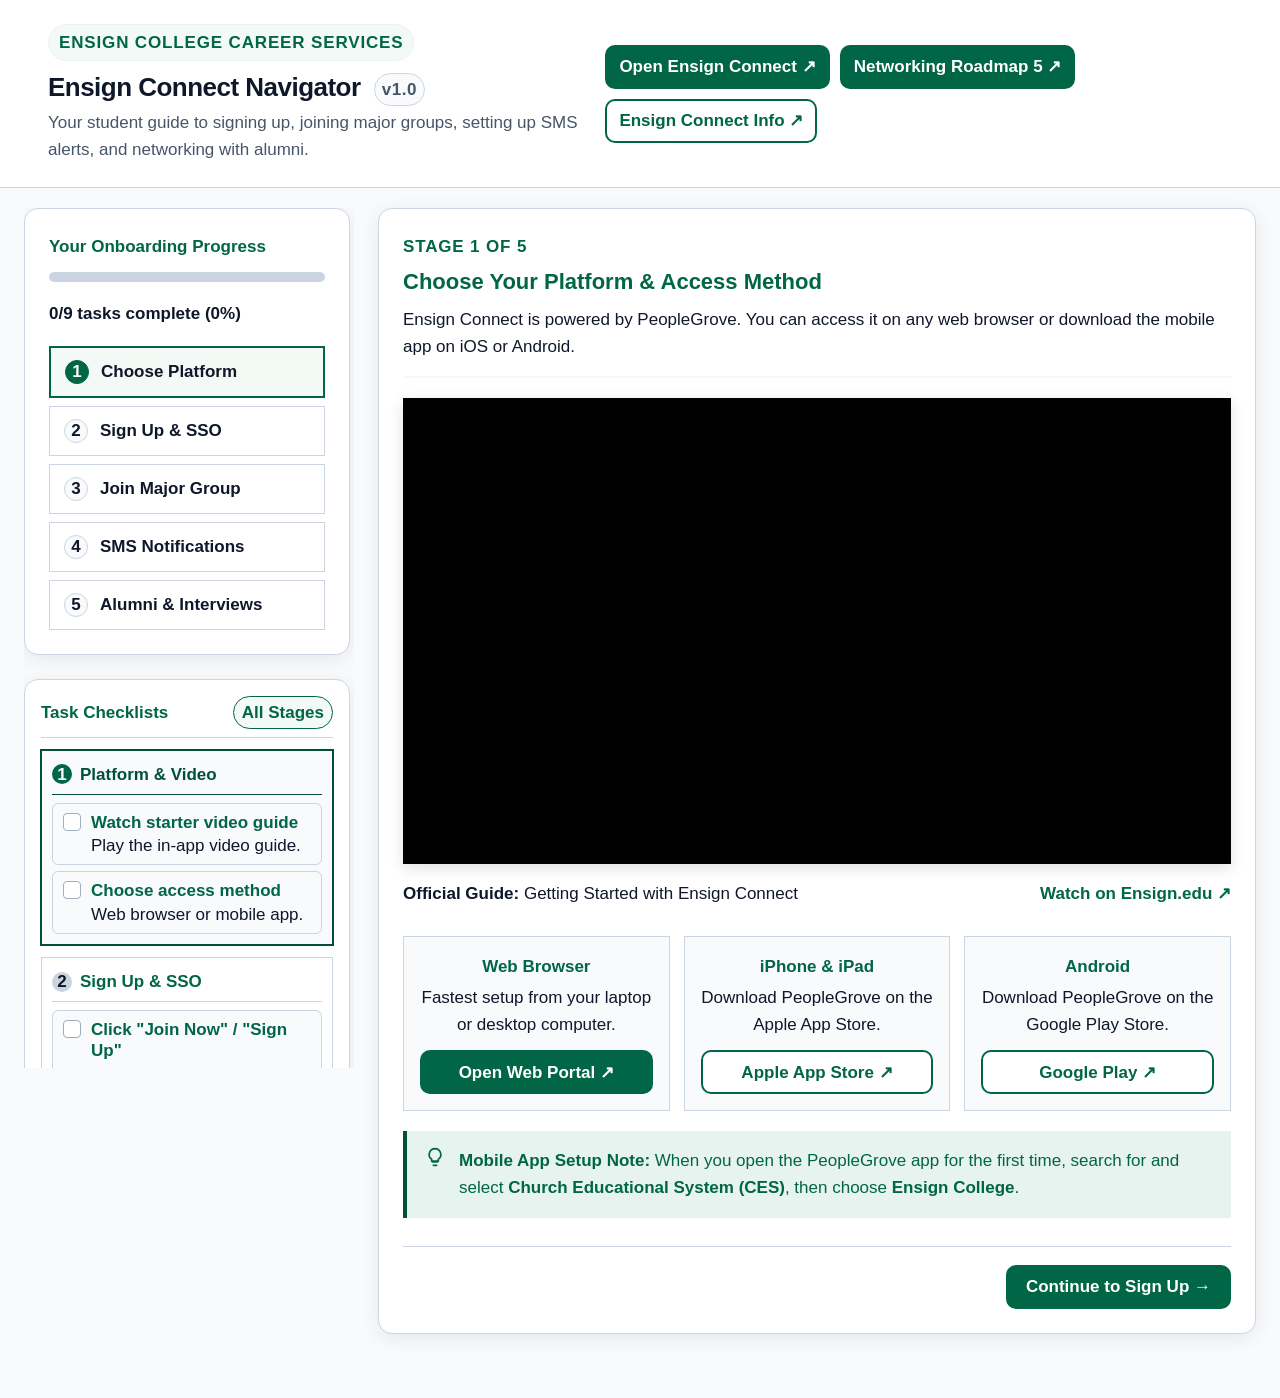
==== commit d6191fc2: "ECC: drop empty icon slots on platform cards; .btn pressed state Co-Authored-By: Claude Opus 5.5 <no" ====
--- a/public/index.html
+++ b/public/index.html
@@ -208,7 +208,6 @@
 
         <div style="display: grid; grid-template-columns: repeat(auto-fit, minmax(220px, 1fr)); gap: 14px; margin-bottom: 20px;">
           <div style="border: 1px solid var(--gray-200); border-radius: var(--radius-sm); padding: 16px; text-align: center; background: var(--gray-50);">
-            <div style="font-size: 28px; margin-bottom: 6px;"></div>
             <strong style="display: block; font-size: var(--text-floor); margin-bottom: 4px; color: var(--navy-900);">Web Browser</strong>
             <p style="font-size: var(--text-floor); color: var(--gray-700); margin-bottom: 12px;">Fastest setup from your laptop or desktop computer.</p>
             <a href="https://ces.peoplegrove.com/hub/ces/organizations/ensign-connect" target="_blank" rel="noopener noreferrer" class="btn btn-primary btn-sm" style="width: 100%;">
@@ -217,7 +216,6 @@
           </div>
 
           <div style="border: 1px solid var(--gray-200); border-radius: var(--radius-sm); padding: 16px; text-align: center; background: var(--gray-50);">
-            <div style="font-size: 28px; margin-bottom: 6px;"></div>
             <strong style="display: block; font-size: var(--text-floor); margin-bottom: 4px; color: var(--navy-900);">iPhone &amp; iPad</strong>
             <p style="font-size: var(--text-floor); color: var(--gray-700); margin-bottom: 12px;">Download PeopleGrove on the Apple App Store.</p>
             <a href="https://apps.apple.com/us/app/peoplegrove/id6737795408" target="_blank" rel="noopener noreferrer" class="btn btn-outline btn-sm" style="width: 100%;">
@@ -226,7 +224,6 @@
           </div>
 
           <div style="border: 1px solid var(--gray-200); border-radius: var(--radius-sm); padding: 16px; text-align: center; background: var(--gray-50);">
-            <div style="font-size: 28px; margin-bottom: 6px;"></div>
             <strong style="display: block; font-size: var(--text-floor); margin-bottom: 4px; color: var(--navy-900);">Android</strong>
             <p style="font-size: var(--text-floor); color: var(--gray-700); margin-bottom: 12px;">Download PeopleGrove on the Google Play Store.</p>
             <a href="https://play.google.com/store/apps/details?id=com.peoplegrove.mobile&hl=en" target="_blank" rel="noopener noreferrer" class="btn btn-outline btn-sm" style="width: 100%;">
--- a/public/styles.css
+++ b/public/styles.css
@@ -335,6 +335,8 @@
   min-height: var(--touch-min);
 }
 
+.btn:active:not(:disabled) { transform: translateY(1px); filter: brightness(0.95); } /* ECC: pressed state */
+
 .btn-primary {
   background: var(--brand);
   color: #fff;
@@ -659,13 +661,14 @@
 }
 
 .sidebar-step-group.active .sidebar-step-badge {
-  background: var(--gold-500);
-  color: var(--navy-900);
+  /* ECC: active = solid brand badge, white number (gold is identity only) */
+  background: var(--brand);
+  color: #fff;
 }
 
 .sidebar-step-group.completed .sidebar-step-badge {
-  background: var(--green-600);
-  color: var(--white);
+  background: var(--success-icon);
+  color: #fff;
 }
 
 .sidebar-checklist {
@@ -760,3 +763,5 @@
 /* ECC touch targets for text links (44px minimum) */
 .ecn-link-list a,
 a.ecn-link { display: inline-flex; align-items: center; min-height: var(--touch-min); }
+/* ECC: form controls do not inherit font by default, so they rendered in Arial */
+button, input, select, textarea { font-family: inherit; }
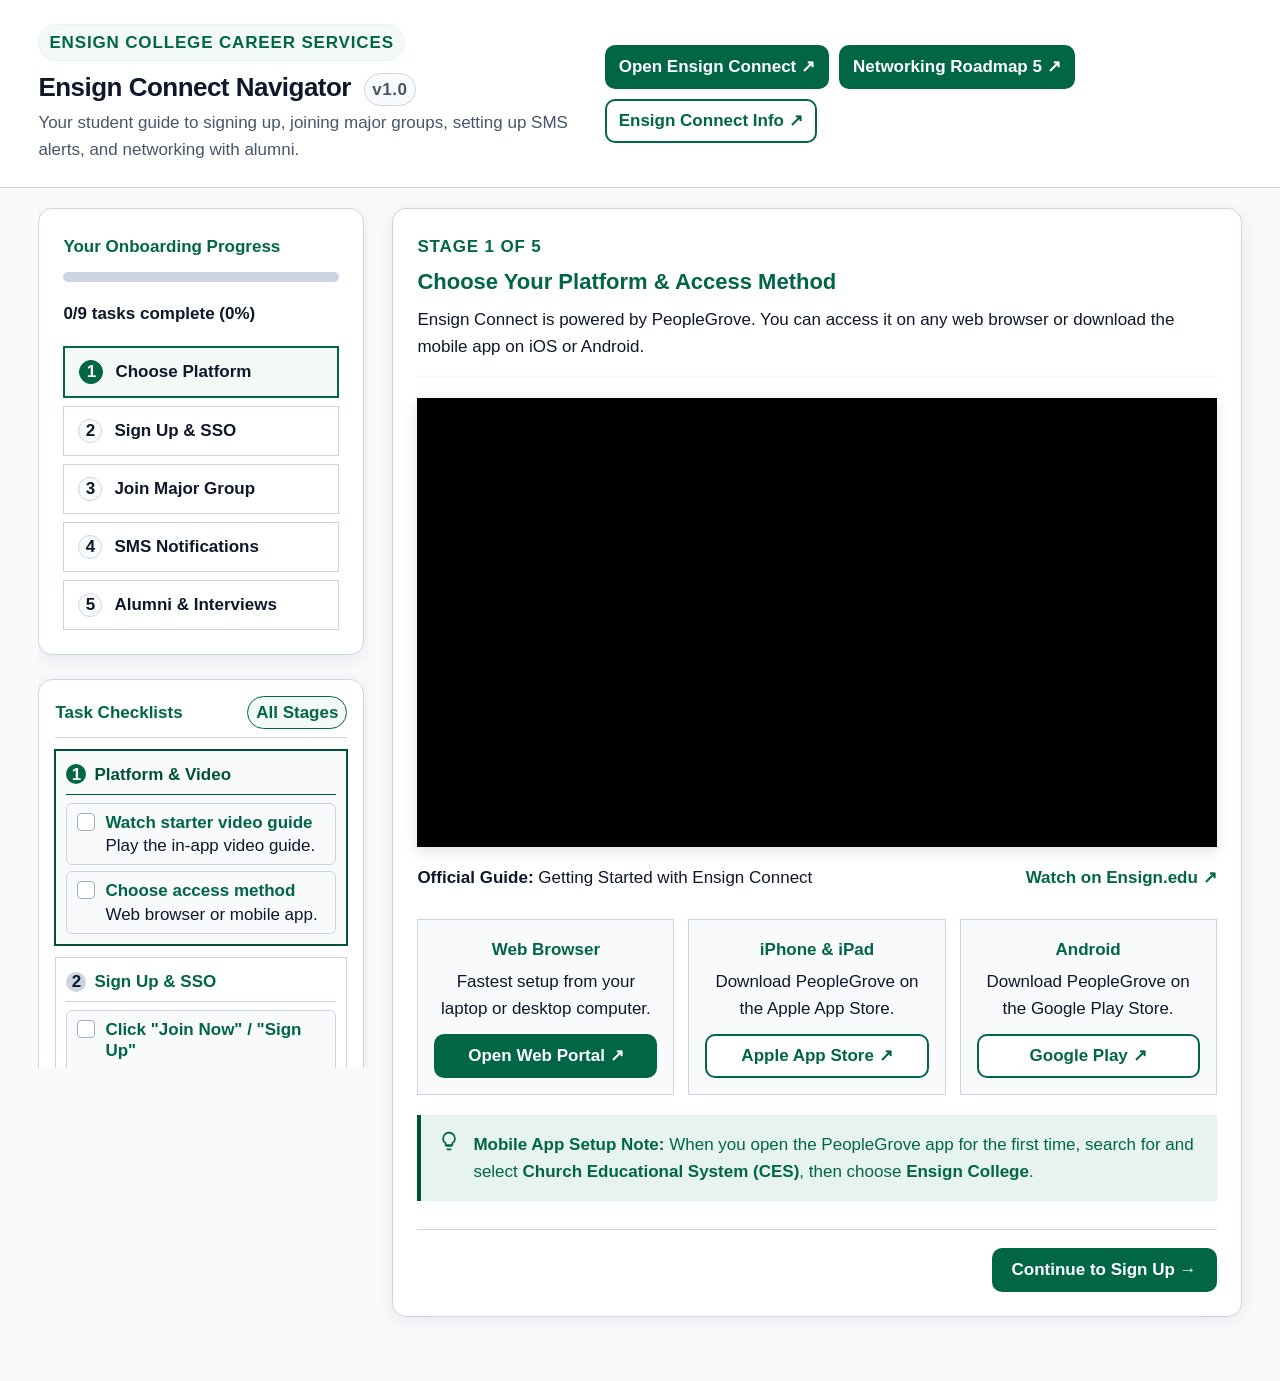
==== commit 3d3c9336: "Apply ECC v2.2 audit enforcement to Connect Navigator" ====
--- a/public/index.html
+++ b/public/index.html
@@ -2,6 +2,7 @@
 <html lang="en">
 <head>
   <meta charset="UTF-8">
+  <link rel="icon" href="/favicon.ico" type="image/x-icon">
   <meta name="viewport" content="width=device-width, initial-scale=1.0">
   <title>Ensign Connect Navigator v1.0 — Ensign College Career Services</title>
   <meta name="description" content="Step-by-step onboarding guide for Ensign College students to sign up for Ensign Connect, join major groups, enable SMS alerts, and connect with alumni.">
@@ -206,7 +207,7 @@
           </div>
         </div>
 
-        <div style="display: grid; grid-template-columns: repeat(auto-fit, minmax(220px, 1fr)); gap: 14px; margin-bottom: 20px;">
+        <div style="display: grid; grid-template-columns: repeat(auto-fit, minmax(min(100%, 220px), 1fr)); gap: 14px; margin-bottom: 20px;">
           <div style="border: 1px solid var(--gray-200); border-radius: var(--radius-sm); padding: 16px; text-align: center; background: var(--gray-50);">
             <strong style="display: block; font-size: var(--text-floor); margin-bottom: 4px; color: var(--navy-900);">Web Browser</strong>
             <p style="font-size: var(--text-floor); color: var(--gray-700); margin-bottom: 12px;">Fastest setup from your laptop or desktop computer.</p>
@@ -414,7 +415,7 @@
           <p style="font-size: var(--text-floor); color: var(--gray-700); margin-bottom: 12px;">
             Review these official handouts for interview questions, preparation checklists, and outreach tips:
           </p>
-          <div style="display: grid; grid-template-columns: repeat(auto-fit, minmax(220px, 1fr)); gap: 12px;">
+          <div style="display: grid; grid-template-columns: repeat(auto-fit, minmax(min(100%, 220px), 1fr)); gap: 12px;">
             <a href="https://lds-business-college.brightspotcdn.com/12/5b/6df443b6489d9c008cb497c2a95f/informational-interviews.pdf?openInDeviceBrowser=true" target="_blank" rel="noopener noreferrer" class="btn btn-outline btn-sm" style="text-align: left; justify-content: flex-start; padding: 10px 14px; font-weight: 600;">
               Informational Interviews Guide ↗
             </a>
@@ -448,7 +449,7 @@
           </p>
 
           <form id="outreach-form">
-            <div style="display: grid; grid-template-columns: repeat(auto-fit, minmax(220px, 1fr)); gap: 14px;">
+            <div style="display: grid; grid-template-columns: repeat(auto-fit, minmax(min(100%, 220px), 1fr)); gap: 14px;">
               <div class="form-group">
                 <label class="form-label" for="outreach-student-name">Your Name</label>
                 <input id="outreach-student-name" type="text" class="form-control" placeholder="e.g. Maria Santos" required>
--- a/public/ecc-tokens.css
+++ b/public/ecc-tokens.css
@@ -78,6 +78,7 @@
 
   /* local overrides: see tokens/overrides.json for the reason behind each */
   --input-border: #64748b;  /* pending-upstream */
+  --border-strong: #64748b;  /* pending-upstream */
   --input-fill: #f1f5f9;  /* rob-decision */
   --gutter: clamp(24px, 3vw, 56px);  /* exemplar */
   --sidebar-width: 232px;  /* exemplar */
--- a/public/ecc-app.css
+++ b/public/ecc-app.css
@@ -164,3 +164,368 @@
   .ecc-field:focus-visible, .ecc-composer textarea:focus-visible { outline-color: Highlight; }
   .ecc-pill, .ecc-chip { border-color: ButtonText; }
 }
+
+/* ECC dashboard pattern. Authored with Coding Helper. */
+
+/* ── Dashboard shell ─────────────────────────────────────────────── */
+.ecc-dash {
+  box-sizing: border-box;
+  width: 100%;
+  padding-inline: var(--gutter);
+  padding-block: var(--space-6) var(--space-7);
+  background: var(--surface-sunken);
+}
+
+/* ── Dashboard header ────────────────────────────────────────────── */
+.ecc-dash__header {
+  display: flex;
+  flex-wrap: wrap;
+  align-items: flex-start;
+  gap: var(--space-4);
+  margin-block-end: var(--space-6);
+  min-width: 0;
+}
+
+.ecc-dash__titles {
+  flex: 1 1 min(100%, 480px);
+  min-width: 0;
+}
+
+.ecc-dash__title {
+  font-family: var(--font-sans);
+  font-size: var(--text-heading-lg);
+  font-weight: 700;
+  line-height: 1.2;
+  color: var(--ink);
+  margin: 0 0 var(--space-2);
+  overflow-wrap: anywhere;
+}
+
+.ecc-dash__subtitle {
+  font-family: var(--font-sans);
+  font-size: var(--text-body);
+  font-weight: 400;
+  line-height: var(--leading-body);
+  color: var(--ink-muted);
+  margin: 0;
+  overflow-wrap: anywhere;
+}
+
+/* ── Metrics strip ───────────────────────────────────────────────── */
+.ecc-dash__metrics {
+  display: flex;
+  flex-wrap: wrap;
+  gap: var(--space-3);
+  align-items: flex-start;
+  min-width: 0;
+}
+
+.ecc-dash__metric {
+  display: flex;
+  flex-direction: column;
+  align-items: center;
+  gap: var(--space-2);
+  background: var(--surface);
+  border: 1px solid var(--border);
+  border-radius: var(--radius-md);
+  padding: var(--space-3) var(--space-4);
+  min-width: 0;
+}
+
+.ecc-dash__metric-value {
+  font-family: var(--font-sans);
+  font-size: var(--text-heading-md);
+  font-weight: 700;
+  color: var(--ink);
+  line-height: 1.1;
+  overflow-wrap: anywhere;
+}
+
+.ecc-dash__metric-label {
+  font-family: var(--font-sans);
+  font-size: max(17px, var(--text-caption));
+  font-weight: 500;
+  color: var(--ink-muted);
+  overflow-wrap: anywhere;
+  text-align: center;
+}
+
+/* ── Section ─────────────────────────────────────────────────────── */
+.ecc-dash-section {
+  margin-block-end: var(--space-7);
+  min-width: 0;
+}
+
+.ecc-dash-section__heading-row {
+  display: flex;
+  flex-wrap: wrap;
+  align-items: baseline;
+  gap: var(--space-3);
+  margin-block-end: var(--space-3);
+  min-width: 0;
+}
+
+.ecc-dash-section__heading {
+  font-family: var(--font-sans);
+  font-size: var(--text-heading-md);
+  font-weight: 600;
+  color: var(--ink);
+  margin: 0;
+  line-height: 1.25;
+  overflow-wrap: anywhere;
+  min-width: 0;
+}
+
+.ecc-dash-section__count {
+  font-family: var(--font-sans);
+  font-size: max(17px, var(--text-caption));
+  font-weight: 500;
+  color: var(--ink-muted);
+  white-space: nowrap;
+  flex-shrink: 0;
+}
+
+.ecc-dash-section__rule {
+  border: none;
+  border-block-start: 1px solid var(--brand);
+  margin: 0 0 var(--space-4);
+}
+
+/* ── Grid ────────────────────────────────────────────────────────── */
+.ecc-dash-grid {
+  display: grid;
+  grid-template-columns: repeat(auto-fit, minmax(min(100%, 320px), 1fr));
+  gap: var(--space-4);
+  min-width: 0;
+}
+
+.ecc-dash-grid > * {
+  min-width: 0;
+}
+
+/* ── Tool card ───────────────────────────────────────────────────── */
+.ecc-tool-card {
+  display: flex;
+  flex-direction: column;
+  gap: var(--space-3);
+  background: var(--surface);
+  border: 1px solid var(--border);
+  border-radius: var(--radius-lg);
+  box-shadow: var(--shadow-card);
+  padding: var(--space-4);
+  min-width: 0;
+}
+
+/* icon */
+.ecc-tool-card__icon {
+  display: flex;
+  align-items: center;
+  color: var(--ink-muted);
+  min-width: 0;
+  flex-shrink: 0;
+}
+
+.ecc-tool-card__icon svg {
+  display: block;
+  width: 2rem;
+  height: 2rem;
+  flex-shrink: 0;
+}
+
+/* status badge */
+.ecc-tool-card__status {
+  display: inline-flex;
+  align-items: center;
+  align-self: flex-start;
+  font-family: var(--font-sans);
+  font-size: max(17px, var(--text-caption));
+  font-weight: 600;
+  line-height: 1;
+  border-radius: var(--radius-pill);
+  padding: 4px var(--space-3);
+  min-width: 0;
+  overflow-wrap: anywhere;
+}
+
+.ecc-tool-card__status--success {
+  background: var(--success-bg);
+  color: var(--success-text);
+  border: 1px solid var(--success-border);
+}
+
+.ecc-tool-card__status--preview {
+  background: var(--brand-tint);
+  color: var(--brand);
+  border: 1px solid var(--border-strong);
+}
+
+/* card body */
+.ecc-tool-card__body {
+  display: flex;
+  flex-direction: column;
+  gap: var(--space-2);
+  flex: 1 1 auto;
+  min-width: 0;
+}
+
+.ecc-tool-card__body > * {
+  min-width: 0;
+}
+
+.ecc-tool-card__title {
+  font-family: var(--font-sans);
+  font-size: var(--text-heading-md);
+  font-weight: 600;
+  color: var(--ink);
+  margin: 0;
+  line-height: 1.25;
+  overflow-wrap: anywhere;
+}
+
+.ecc-tool-card__description {
+  font-family: var(--font-sans);
+  font-size: var(--text-body);
+  font-weight: 400;
+  color: var(--ink-muted);
+  margin: 0;
+  line-height: var(--leading-body);
+  overflow-wrap: anywhere;
+}
+
+/* primary action link — 44 px touch target, all states */
+.ecc-tool-card__action {
+  display: inline-flex;
+  align-items: center;
+  justify-content: center;
+  align-self: flex-start;
+  margin-block-start: auto;
+  min-height: var(--touch-min, 44px);
+  padding-inline: var(--space-4);
+  padding-block: var(--space-3);
+  border-radius: var(--radius-md);
+  background: var(--brand);
+  color: var(--surface);
+  font-family: var(--font-sans);
+  font-size: var(--text-body);
+  font-weight: 600;
+  line-height: 1;
+  text-decoration: none;
+  border: 2px solid transparent;
+  cursor: pointer;
+  overflow-wrap: anywhere;
+  min-width: 0;
+  transition: background 0.14s ease, border-color 0.14s ease;
+}
+
+.ecc-tool-card__action:hover {
+  background: var(--brand-hover);
+}
+
+.ecc-tool-card__action:active {
+  background: var(--brand-hover);
+  filter: brightness(0.9);
+}
+
+.ecc-tool-card__action:focus-visible {
+  outline: 3px solid var(--brand);
+  outline-offset: 3px;
+  background: var(--brand);
+}
+
+.ecc-tool-card__action[aria-disabled="true"],
+.ecc-tool-card__action:disabled {
+  background: var(--border-strong);
+  color: var(--ink-muted);
+  cursor: not-allowed;
+  pointer-events: none;
+  border-color: transparent;
+}
+
+.ecc-tool-card__action[aria-current="true"],
+.ecc-tool-card__action[aria-current="page"] {
+  background: var(--brand-hover);
+  border-color: var(--border-strong);
+  color: var(--surface);
+}
+
+/* ── Detail body ─────────────────────────────────────────────────── */
+.ecc-dash__detail-body {
+  display: flex;
+  flex-direction: column;
+  gap: var(--space-3);
+  min-width: 0;
+}
+
+.ecc-dash__detail-body p {
+  font-family: var(--font-sans);
+  font-size: var(--text-body);
+  font-weight: 400;
+  color: var(--ink);
+  line-height: var(--leading-body);
+  margin: 0;
+  overflow-wrap: anywhere;
+  min-width: 0;
+}
+
+.ecc-dash__detail-body strong {
+  font-weight: 600;
+  color: var(--ink);
+}
+
+/* ── Forced colors (Windows High Contrast) ───────────────────────── */
+@media (forced-colors: active) {
+  .ecc-tool-card {
+    border: 2px solid ButtonText;
+    forced-color-adjust: none;
+    background: Canvas;
+  }
+
+  .ecc-tool-card__title,
+  .ecc-tool-card__description,
+  .ecc-dash__title,
+  .ecc-dash__subtitle {
+    color: CanvasText;
+  }
+
+  .ecc-tool-card__icon {
+    color: ButtonText;
+  }
+
+  .ecc-tool-card__status--success,
+  .ecc-tool-card__status--preview {
+    forced-color-adjust: none;
+    background: Canvas;
+    color: CanvasText;
+    border: 1px solid ButtonText;
+  }
+
+  .ecc-tool-card__action {
+    forced-color-adjust: none;
+    background: ButtonFace;
+    color: ButtonText;
+    border: 2px solid ButtonText;
+  }
+
+  .ecc-tool-card__action:hover,
+  .ecc-tool-card__action:focus-visible {
+    background: Highlight;
+    color: HighlightText;
+    border-color: Highlight;
+  }
+
+  .ecc-tool-card__action[aria-disabled="true"],
+  .ecc-tool-card__action:disabled {
+    background: GrayText;
+    color: Canvas;
+    border-color: GrayText;
+  }
+
+  .ecc-dash__metric {
+    border: 1px solid ButtonText;
+    background: Canvas;
+  }
+
+  .ecc-dash-section__rule {
+    border-block-start-color: ButtonText;
+  }
+}
--- a/public/styles.css
+++ b/public/styles.css
@@ -43,15 +43,15 @@
 .header {
   background: var(--surface);
   color: var(--ink);
-  padding: 24px 20px;
+  padding: 24px 0;
   border-bottom: 1px solid var(--border);
 }
 
 .header-container {
   width: 100%;
-  max-width: 1560px;
+  max-width: 100vw;
   margin: 0 auto;
-  padding: 0 16px;
+  padding: 0 var(--gutter);
   display: flex;
   flex-direction: column;
   gap: 14px;
@@ -62,7 +62,7 @@
     flex-direction: row;
     align-items: center;
     justify-content: space-between;
-    padding: 0 28px;
+    padding: 0 var(--gutter);
   }
 }
 
@@ -102,9 +102,9 @@
 /* Container - Responsive Full Width */
 .main-content {
   width: 100%;
-  max-width: 1560px;
+  max-width: 100vw;
   margin: 20px auto 40px auto;
-  padding: 0 16px;
+  padding: 0 var(--gutter);
   display: grid;
   grid-template-columns: 1fr;
   gap: 20px;
@@ -113,7 +113,7 @@
 @media (min-width: 992px) {
   .main-content {
     grid-template-columns: 330px 1fr;
-    padding: 0 24px;
+    padding: 0 var(--gutter);
     gap: 24px;
     align-items: start;
   }
@@ -122,7 +122,7 @@
 @media (min-width: 1300px) {
   .main-content {
     grid-template-columns: 360px 1fr;
-    padding: 0 32px;
+    padding: 0 var(--gutter);
     gap: 28px;
   }
 }
@@ -241,9 +241,9 @@
 }
 
 .nav-step-btn.completed .step-num {
-  background: var(--success-icon);
+  background: var(--success-text); /* 7:1 with the white numeral, #16a34a was 3.3:1 */
   color: #fff;
-  border-color: var(--success-icon);
+  border-color: var(--success-text);
 }
 
 /* Step Content Sections */
@@ -667,7 +667,7 @@
 }
 
 .sidebar-step-group.completed .sidebar-step-badge {
-  background: var(--success-icon);
+  background: var(--success-text);
   color: #fff;
 }
 
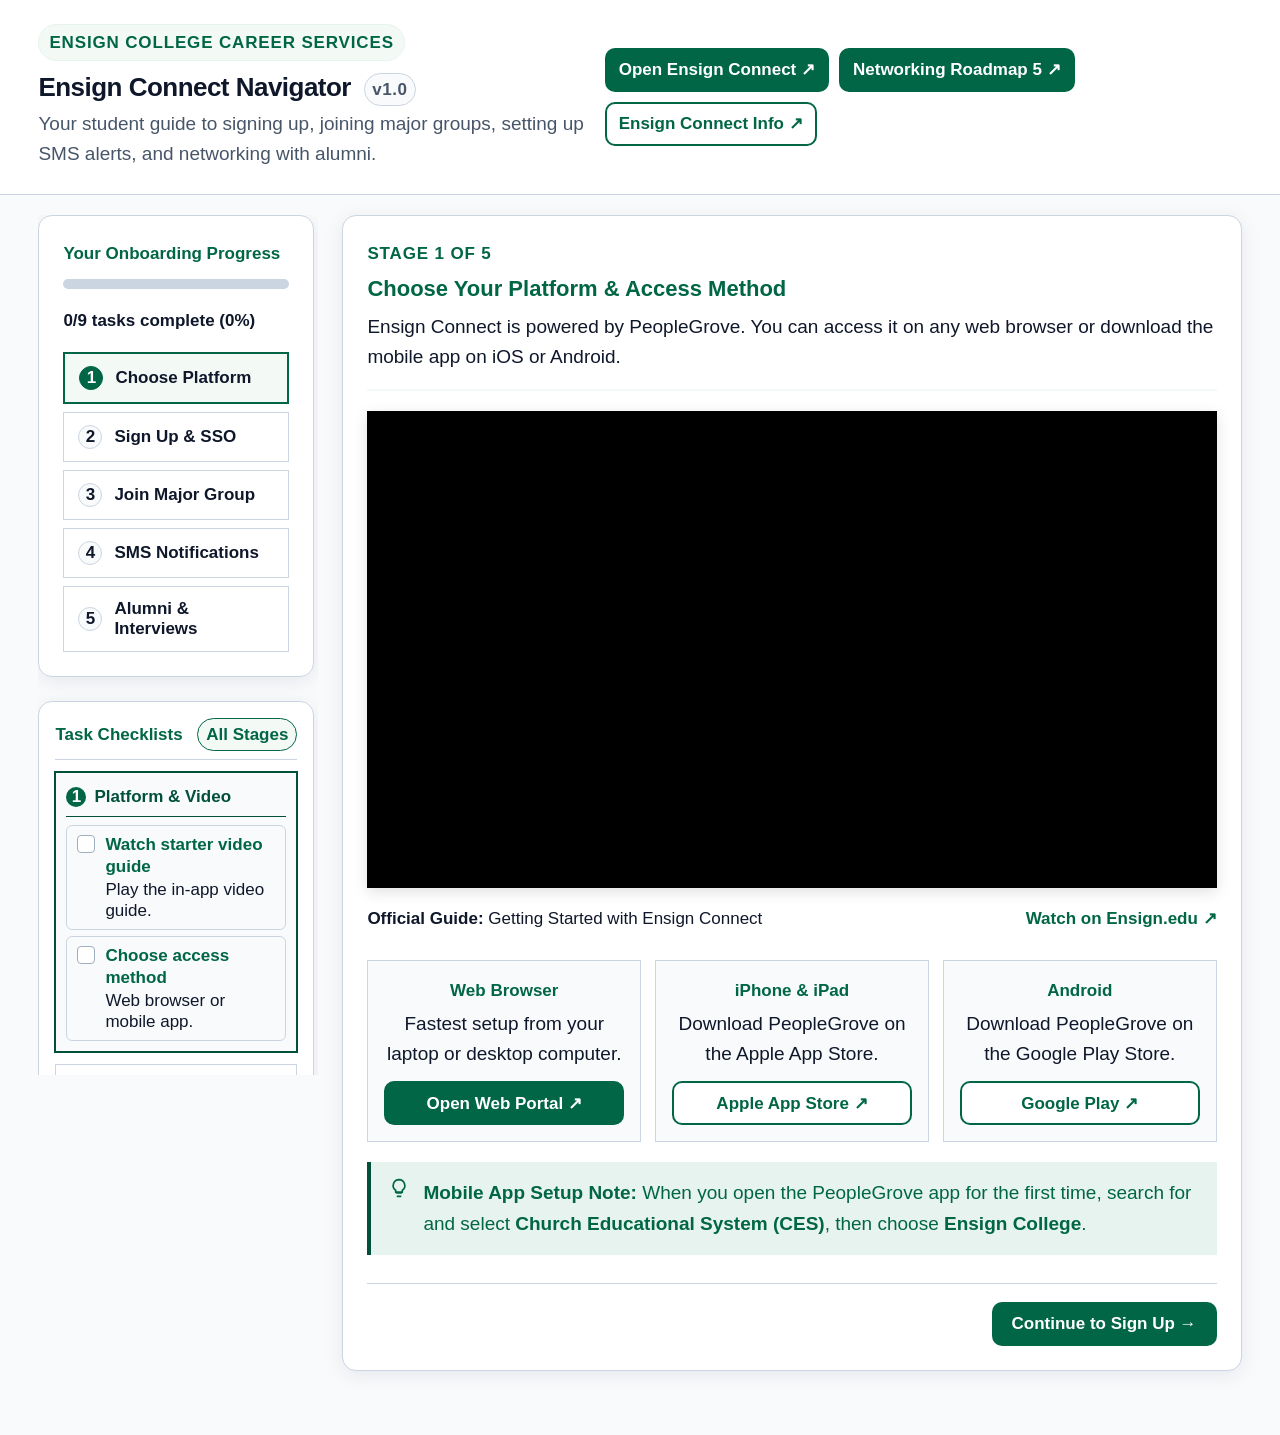
==== commit 48cc6732: "Raise main-column body copy to 19px and bring the sidebar within the ECC ceiling Addresses findings " ====
--- a/public/index.html
+++ b/public/index.html
@@ -94,9 +94,9 @@
 
       <!-- Checklists: Always Displayed on the Left -->
       <div class="card" style="padding: 16px;">
-        <div style="display: flex; justify-content: space-between; align-items: center; margin-bottom: 12px; border-bottom: 1px solid var(--gray-200); padding-bottom: 8px;">
+        <div style="display: flex; flex-wrap: wrap; gap: 8px; justify-content: space-between; align-items: center; margin-bottom: 12px; border-bottom: 1px solid var(--gray-200); padding-bottom: 8px;">
           <strong style="font-size: var(--text-floor); color: var(--navy-900);">Task Checklists</strong>
-          <span style="font-size: var(--text-floor); font-weight: 700; color: var(--navy-900); background: var(--gold-100); border: 1px solid var(--gold-500); padding: 2px 8px; border-radius: 999px;">All Stages</span>
+          <span style="font-size: var(--text-floor); font-weight: 700; color: var(--navy-900); background: var(--gold-100); border: 1px solid var(--gold-500); padding: 2px 8px; border-radius: 999px; white-space: nowrap;">All Stages</span>
         </div>
 
         <div class="sidebar-checklists-wrapper">
@@ -210,7 +210,7 @@
         <div style="display: grid; grid-template-columns: repeat(auto-fit, minmax(min(100%, 220px), 1fr)); gap: 14px; margin-bottom: 20px;">
           <div style="border: 1px solid var(--gray-200); border-radius: var(--radius-sm); padding: 16px; text-align: center; background: var(--gray-50);">
             <strong style="display: block; font-size: var(--text-floor); margin-bottom: 4px; color: var(--navy-900);">Web Browser</strong>
-            <p style="font-size: var(--text-floor); color: var(--gray-700); margin-bottom: 12px;">Fastest setup from your laptop or desktop computer.</p>
+            <p style="font-size: var(--text-body); color: var(--gray-700); margin-bottom: 12px;">Fastest setup from your laptop or desktop computer.</p>
             <a href="https://ces.peoplegrove.com/hub/ces/organizations/ensign-connect" target="_blank" rel="noopener noreferrer" class="btn btn-primary btn-sm" style="width: 100%;">
               Open Web Portal ↗
             </a>
@@ -218,7 +218,7 @@
 
           <div style="border: 1px solid var(--gray-200); border-radius: var(--radius-sm); padding: 16px; text-align: center; background: var(--gray-50);">
             <strong style="display: block; font-size: var(--text-floor); margin-bottom: 4px; color: var(--navy-900);">iPhone &amp; iPad</strong>
-            <p style="font-size: var(--text-floor); color: var(--gray-700); margin-bottom: 12px;">Download PeopleGrove on the Apple App Store.</p>
+            <p style="font-size: var(--text-body); color: var(--gray-700); margin-bottom: 12px;">Download PeopleGrove on the Apple App Store.</p>
             <a href="https://apps.apple.com/us/app/peoplegrove/id6737795408" target="_blank" rel="noopener noreferrer" class="btn btn-outline btn-sm" style="width: 100%;">
               Apple App Store ↗
             </a>
@@ -226,7 +226,7 @@
 
           <div style="border: 1px solid var(--gray-200); border-radius: var(--radius-sm); padding: 16px; text-align: center; background: var(--gray-50);">
             <strong style="display: block; font-size: var(--text-floor); margin-bottom: 4px; color: var(--navy-900);">Android</strong>
-            <p style="font-size: var(--text-floor); color: var(--gray-700); margin-bottom: 12px;">Download PeopleGrove on the Google Play Store.</p>
+            <p style="font-size: var(--text-body); color: var(--gray-700); margin-bottom: 12px;">Download PeopleGrove on the Google Play Store.</p>
             <a href="https://play.google.com/store/apps/details?id=com.peoplegrove.mobile&hl=en" target="_blank" rel="noopener noreferrer" class="btn btn-outline btn-sm" style="width: 100%;">
               Google Play ↗
             </a>
@@ -267,7 +267,7 @@
 
         <div style="background: var(--white); border: 1px solid var(--gray-200); border-radius: var(--radius-sm); padding: 18px; margin: 16px 0;">
           <h3 style="font-size: var(--text-floor); color: var(--navy-900); margin-bottom: 12px;">Sign-Up Flow Walkthrough</h3>
-          <ol style="padding-left: 20px; display: flex; flex-direction: column; gap: 10px; font-size: var(--text-floor); color: var(--gray-700);">
+          <ol style="padding-left: 20px; display: flex; flex-direction: column; gap: 10px; font-size: var(--text-body); color: var(--gray-700);">
             <li>Go to the <a href="https://ces.peoplegrove.com/hub/ces/organizations/ensign-connect" target="_blank" rel="noopener noreferrer" style="color: var(--brand); font-weight: 700;">Ensign Connect Portal</a>.</li>
             <li>Click the gold <strong>"Join Now"</strong> or <strong>"Sign Up"</strong> button in the welcome banner.</li>
             <li>Select <strong>"Sign in with school ID"</strong>.</li>
@@ -310,7 +310,7 @@
 
         <div style="background: var(--white); border: 1px solid var(--gray-200); border-radius: var(--radius-sm); padding: 18px; margin: 16px 0;">
           <h3 style="font-size: var(--text-floor); color: var(--navy-900); margin-bottom: 8px;">Key Controls to Look For</h3>
-          <ul style="padding-left: 20px; display: flex; flex-direction: column; gap: 8px; font-size: var(--text-floor); color: var(--gray-700);">
+          <ul style="padding-left: 20px; display: flex; flex-direction: column; gap: 8px; font-size: var(--text-body); color: var(--gray-700);">
             <li><strong>Green "Join" Button:</strong> Click this to officially enter the group for your degree program.</li>
             <li><strong>Blue "Members" Tab:</strong> View enrolled students, alumni mentors, and faculty members in your department.</li>
             <li><strong>Blue "Discussion" Tab:</strong> Post career questions, read job/internship leads, and engage with the community.</li>
@@ -361,7 +361,7 @@
         </div>
 
         <div style="background: var(--white); border: 1px solid var(--gray-200); border-radius: var(--radius-sm); padding: 32px 20px; margin: 24px 0; text-align: center;">
-          <p style="font-size: var(--text-floor); color: var(--gray-700); margin-bottom: 20px; max-width: 560px; margin-left: auto; margin-right: auto;">
+          <p style="font-size: var(--text-body); color: var(--gray-700); margin-bottom: 20px; max-width: 560px; margin-left: auto; margin-right: auto;">
             Ensign Connect opens directly to your Notification Preferences where you can enter your mobile phone number and toggle SMS text alerts on.
           </p>
           <a id="sms-pref-link" href="https://ces.peoplegrove.com/preferences/notifications" target="_blank" rel="noopener noreferrer" class="btn btn-accent" style="padding: 12px 26px; font-size: var(--text-floor); font-weight: 700;">
@@ -397,7 +397,7 @@
           <div>
             <div style="font-size: var(--text-floor); font-weight: 700; color: #7a5c00; text-transform: uppercase; letter-spacing: 0.05em; margin-bottom: 3px;">Essential PeopleGrove Module</div>
             <h3 style="font-size: var(--text-floor); color: var(--navy-900); margin: 0 0 4px 0;">Roadmap 5: Networking &amp; Job Search</h3>
-            <p style="font-size: var(--text-floor); color: var(--gray-700); margin: 0; max-width: 650px;">
+            <p style="font-size: var(--text-body); color: var(--gray-700); margin: 0; max-width: 650px;">
               Master informational interviews, outreach message etiquette, and professional networking strategies through the official CES Roadmap.
             </p>
           </div>
@@ -412,7 +412,7 @@
             <h3 style="font-size: var(--text-floor); color: var(--navy-900);">Official Informational Interview Tip Guides</h3>
             <span style="font-size: var(--text-floor); color: var(--gold-600); font-weight: 700; text-transform: uppercase;">Official PDF Guides</span>
           </div>
-          <p style="font-size: var(--text-floor); color: var(--gray-700); margin-bottom: 12px;">
+          <p style="font-size: var(--text-body); color: var(--gray-700); margin-bottom: 12px;">
             Review these official handouts for interview questions, preparation checklists, and outreach tips:
           </p>
           <div style="display: grid; grid-template-columns: repeat(auto-fit, minmax(min(100%, 220px), 1fr)); gap: 12px;">
@@ -431,8 +431,8 @@
         <!-- Informational Interview Handout Reference -->
         <div style="background: var(--white); border: 1px solid var(--gray-200); border-radius: var(--radius-sm); padding: 18px; margin: 16px 0;">
           <h3 style="font-size: var(--text-floor); color: var(--navy-900); margin-bottom: 8px;">Core Informational Interview Questions (from ENS 101 Handout)</h3>
-          <p style="font-size: var(--text-floor); color: var(--gray-700); margin-bottom: 12px;">Use these questions when conducting a 15-minute informational interview:</p>
-          <ul style="padding-left: 20px; display: flex; flex-direction: column; gap: 8px; font-size: var(--text-floor); color: var(--gray-700);">
+          <p style="font-size: var(--text-body); color: var(--gray-700); margin-bottom: 12px;">Use these questions when conducting a 15-minute informational interview:</p>
+          <ul style="padding-left: 20px; display: flex; flex-direction: column; gap: 8px; font-size: var(--text-body); color: var(--gray-700);">
             <li>How did your coursework and certificates at Ensign College help you launch your career?</li>
             <li>What does a typical day look like in your current role?</li>
             <li>Which technical tools, skills, or certifications do you look for in entry-level candidates?</li>
@@ -444,7 +444,7 @@
         <!-- Outreach Generator -->
         <div style="background: var(--gray-50); border: 1px solid var(--gray-300); border-radius: var(--radius-sm); padding: 20px; margin: 20px 0;">
           <h3 style="font-size: var(--text-floor); color: var(--navy-900); margin-bottom: 6px;">Outreach Message Generator</h3>
-          <p style="font-size: var(--text-floor); color: var(--gray-700); margin-bottom: 16px;">
+          <p style="font-size: var(--text-body); color: var(--gray-700); margin-bottom: 16px;">
             Fill in your details to create a polite, professional connection request ready to send on Ensign Connect:
           </p>
 
--- a/public/styles.css
+++ b/public/styles.css
@@ -33,6 +33,7 @@
 
 body {
   font-family: var(--font-main);
+  font-size: var(--text-body);
   background-color: var(--gray-50);
   color: var(--gray-900);
   line-height: 1.6;
@@ -89,7 +90,7 @@
 
 .header-subtitle {
   color: var(--ink-muted);
-  font-size: 17px;
+  font-size: var(--text-body);
   max-width: 600px;
 }
 
@@ -112,7 +113,10 @@
 
 @media (min-width: 992px) {
   .main-content {
-    grid-template-columns: 330px 1fr;
+    /* 280px is the ECC ceiling for the rail (--sidebar-width is 232px).
+       This app's rail carries the task checklist, which wraps every nav
+       label and the Task Checklists header at 232px. */
+    grid-template-columns: 280px 1fr;
     padding: 0 var(--gutter);
     gap: 24px;
     align-items: start;
@@ -121,7 +125,10 @@
 
 @media (min-width: 1300px) {
   .main-content {
-    grid-template-columns: 360px 1fr;
+    /* 280px is the ECC ceiling for the rail (--sidebar-width is 232px).
+       This app's rail carries the task checklist, which wraps every nav
+       label and the Task Checklists header at 232px. */
+    grid-template-columns: 280px 1fr;
     padding: 0 var(--gutter);
     gap: 28px;
   }
@@ -144,6 +151,16 @@
   max-height: calc(100vh - 40px);
   overflow-y: auto;
   padding-right: 4px;
+}
+
+/* Stacked navigation must not cover the following content on phones/tablets. */
+@media (max-width: 991px) {
+  .sidebar {
+    position: static;
+    max-height: none;
+    overflow: visible;
+    padding-right: 0;
+  }
 }
 
 /* Custom scrollbar for sidebar */
@@ -278,7 +295,7 @@
 
 .step-description {
   color: var(--gray-700);
-  font-size: 17px;
+  font-size: var(--text-body);
   margin-top: 6px;
 }
 
@@ -290,7 +307,7 @@
   display: flex;
   gap: 14px;
   align-items: flex-start;
-  font-size: 17px;
+  font-size: var(--text-body);
 }
 
 .callout-info {
@@ -442,7 +459,7 @@
 
 .check-item-title {
   font-weight: 700;
-  font-size: 17px;
+  font-size: var(--text-body);
   color: var(--navy-900);
 }
 
